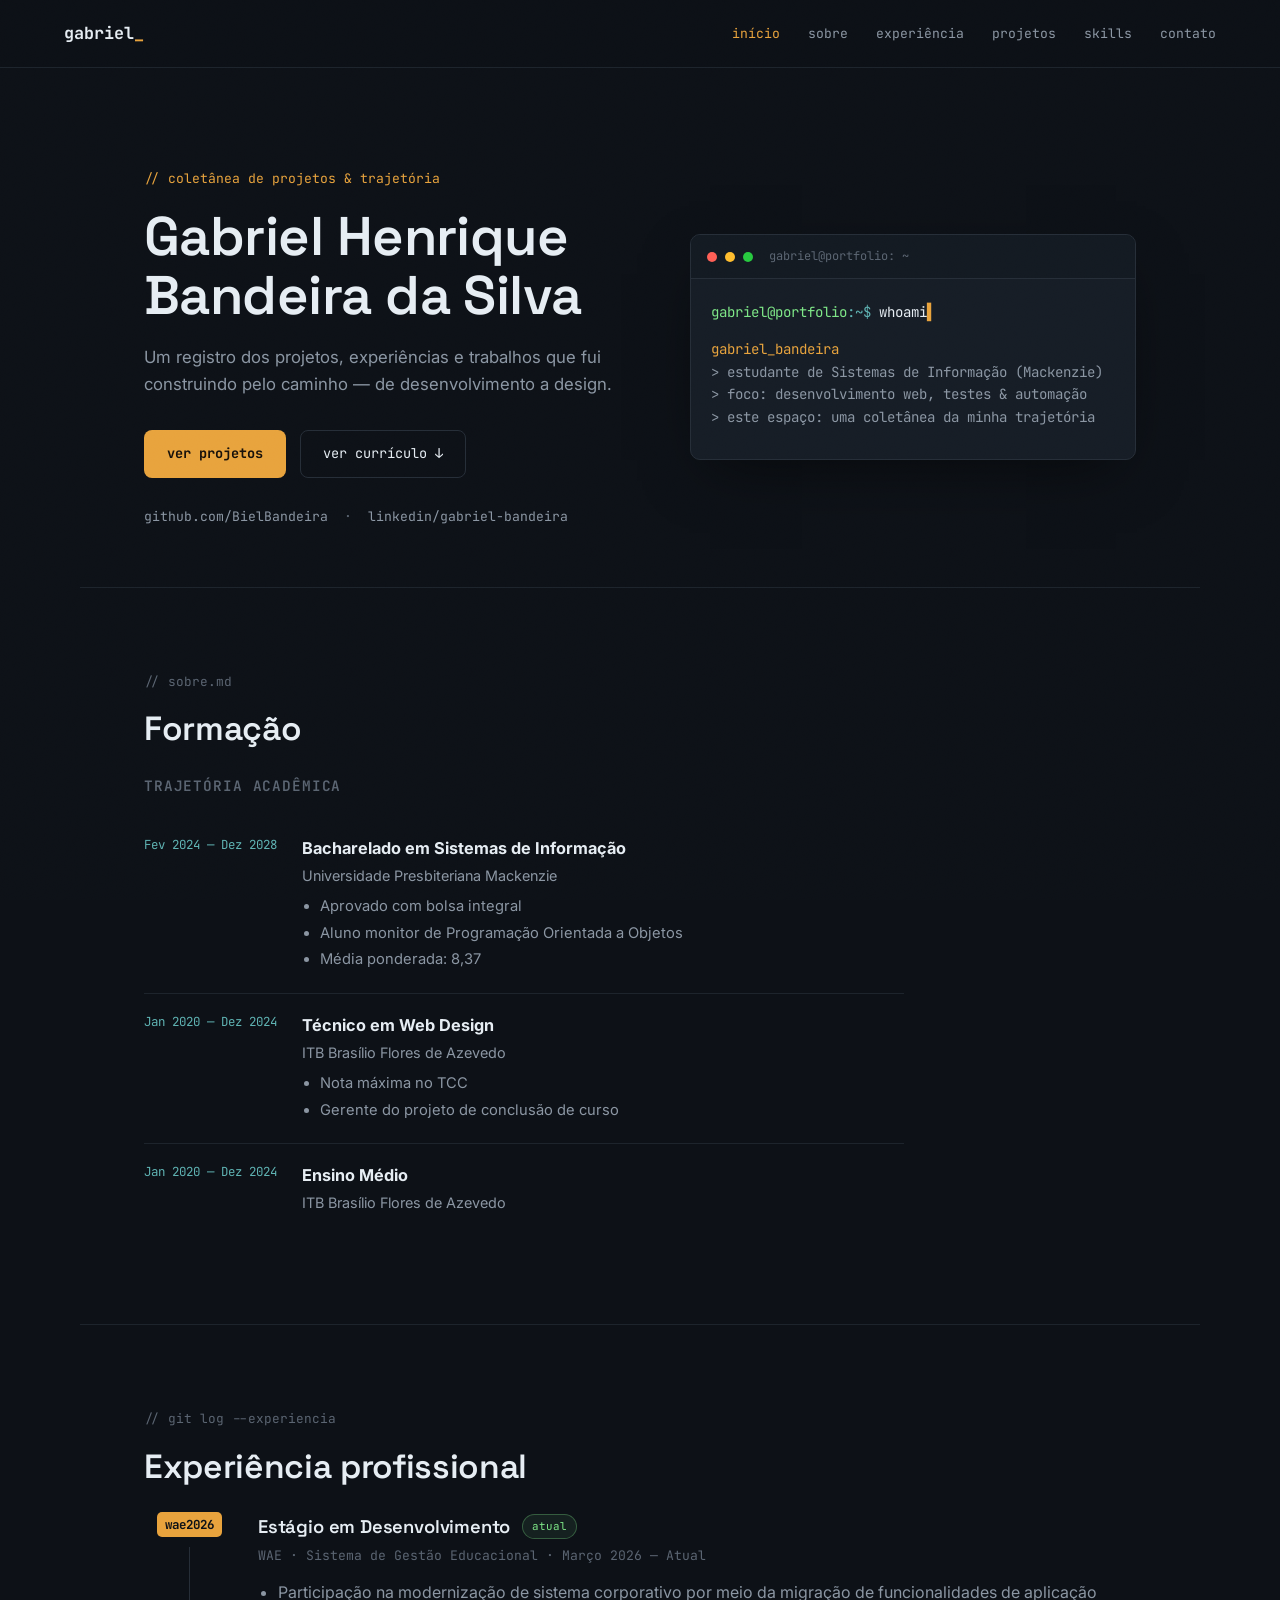
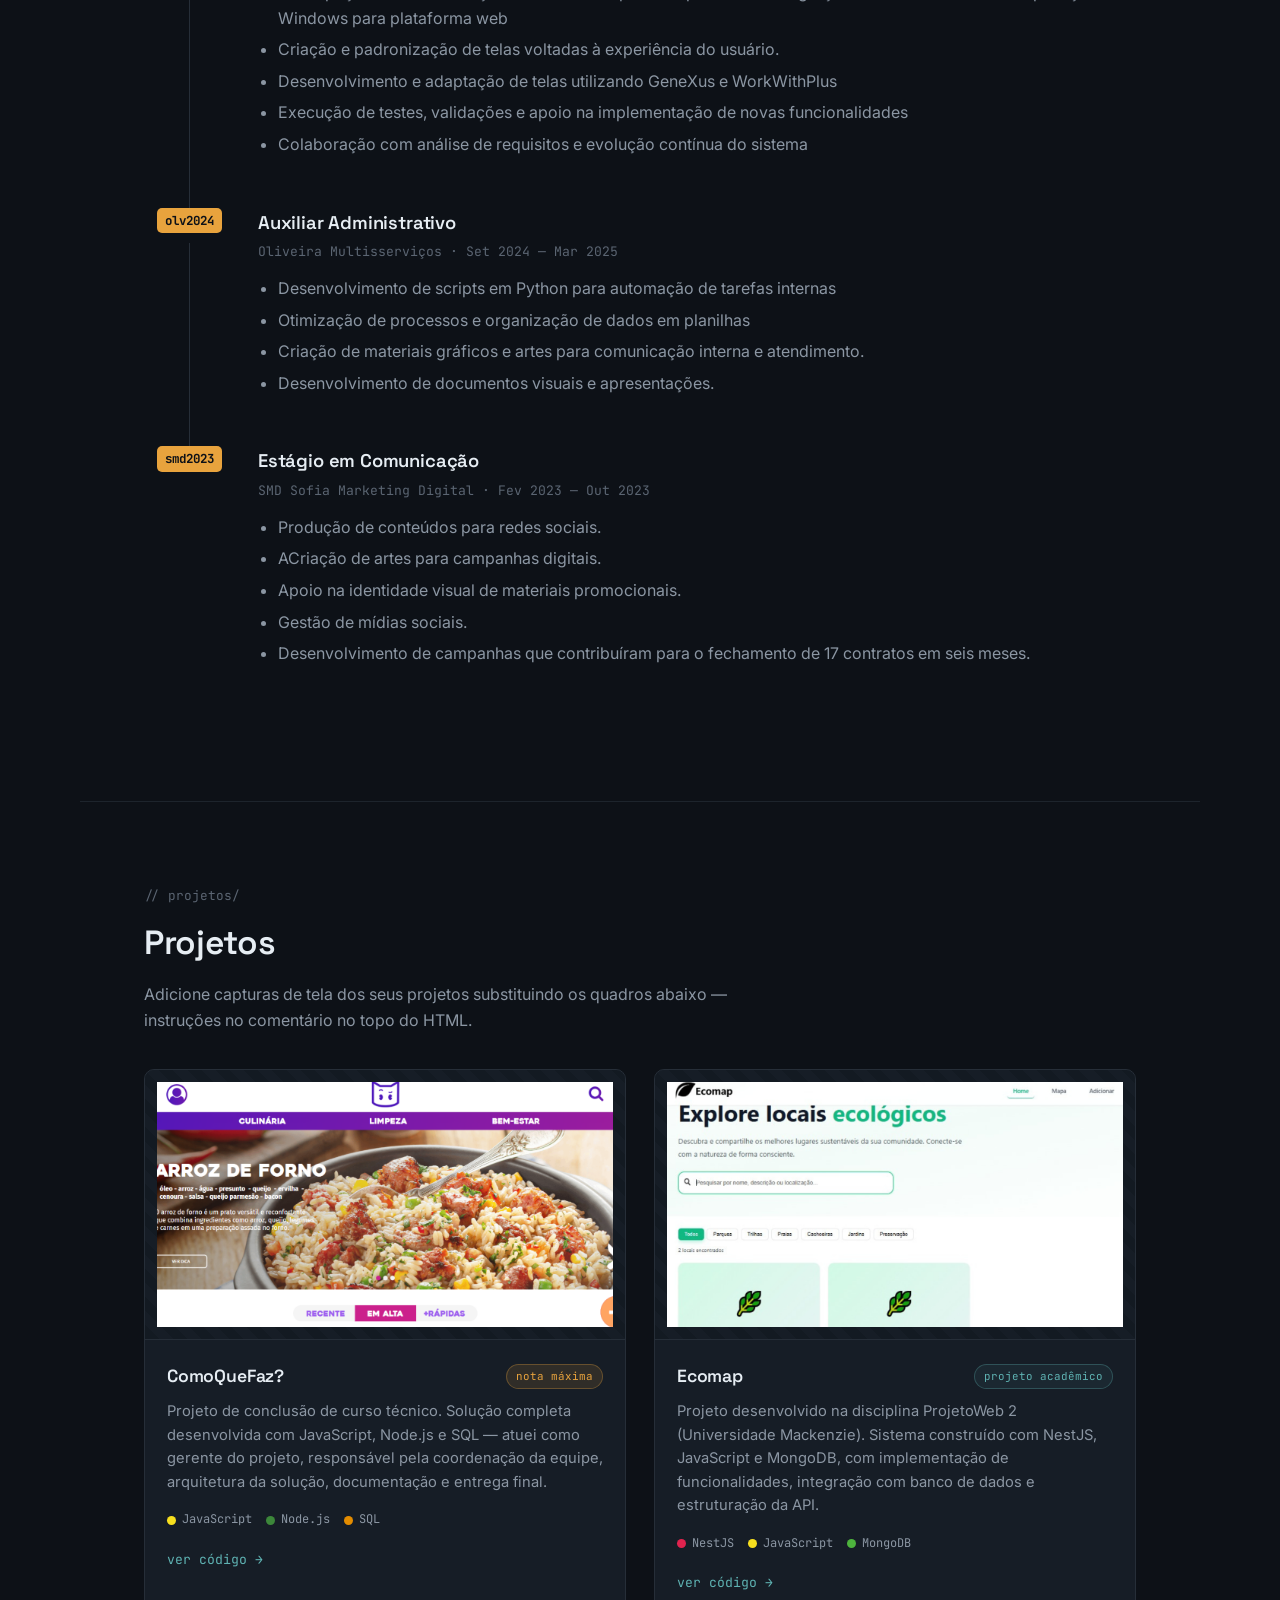
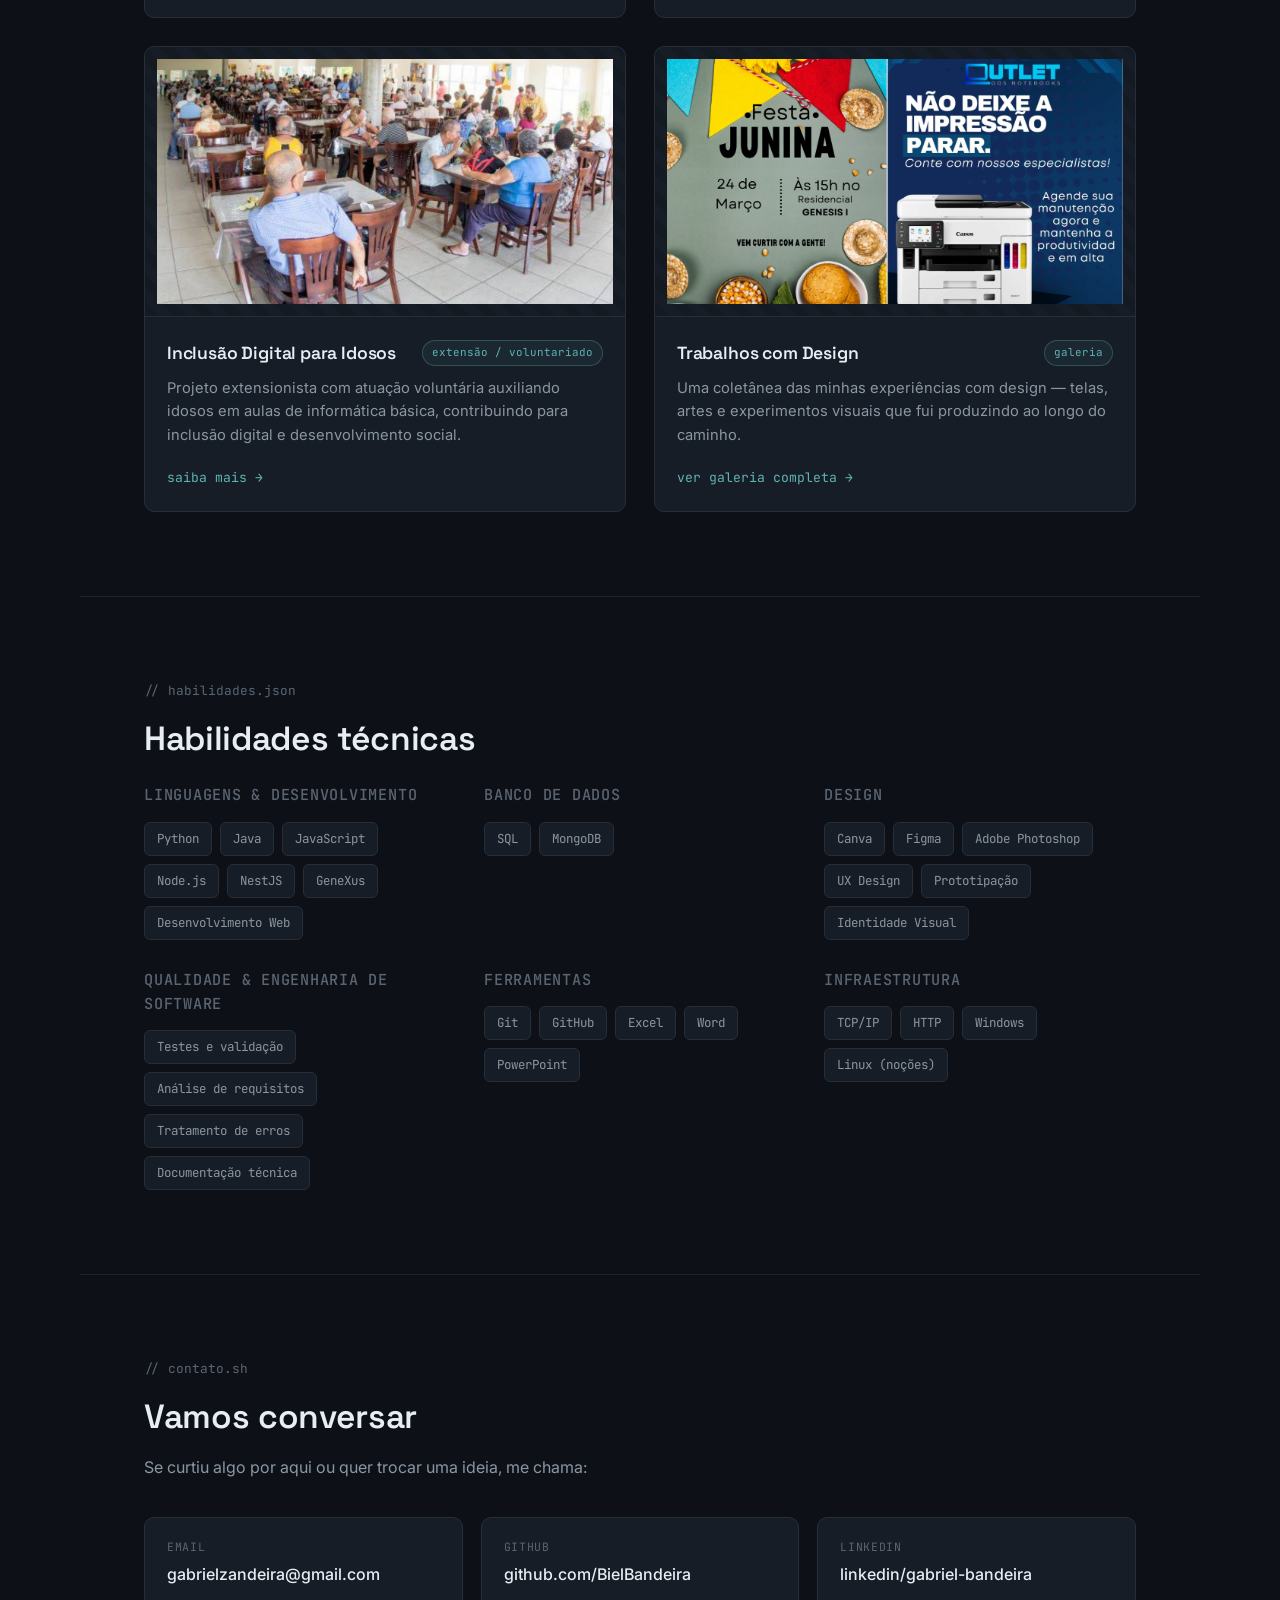
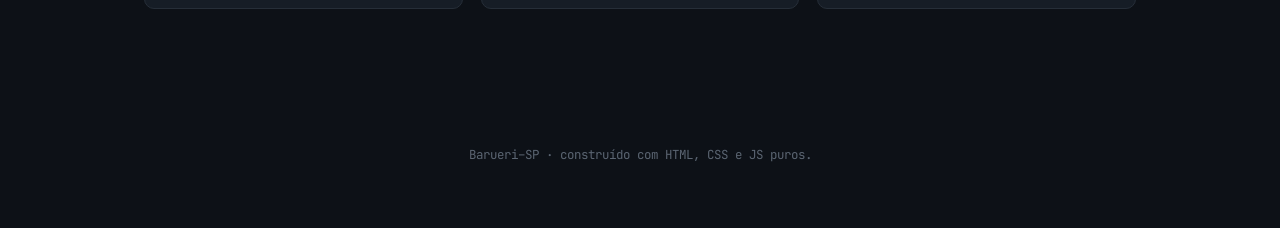
==== index.html @ e88b956c "first commit" ====
<!DOCTYPE html>
<html lang="pt-BR">
<head>
<meta charset="UTF-8">
<meta name="viewport" content="width=device-width, initial-scale=1.0">
<title>Gabriel Bandeira — Desenvolvedor</title>
<meta name="description" content="Portfólio de Gabriel Henrique Bandeira da Silva — estudante de Sistemas de Informação e desenvolvedor.">
<link rel="preconnect" href="https://fonts.googleapis.com">
<link rel="preconnect" href="https://fonts.gstatic.com" crossorigin>
<link href="https://fonts.googleapis.com/css2?family=JetBrains+Mono:ital,wght@0,400;0,500;0,700;1,400&family=Space+Grotesk:wght@500;600;700&family=Inter:wght@400;500;600&display=swap" rel="stylesheet">
<link rel="stylesheet" href="style.css">
</head>
<body>

<div class="noise-overlay" aria-hidden="true"></div>

<header class="topbar">
  <a href="#inicio" class="logo">gabriel<span class="cursor-blink">_</span></a>
  <nav class="nav" id="mainNav">
    <a href="#inicio" class="nav-link" >início</a>
    <a href="#sobre" class="nav-link"  >sobre</a>
    <a href="#experiencia" class="nav-link" >experiência</a>
    <a href="#projetos" class="nav-link" >projetos</a>
    <a href="#skills" class="nav-link" >skills</a>
    <a href="#contato" class="nav-link" >contato</a>
  </nav>
  <button class="nav-toggle" id="navToggle" aria-label="Abrir menu" aria-expanded="false">
    <span></span><span></span><span></span>
  </button>
</header>

<main>

  <!-- ============ HERO ============ -->
  <section class="hero" id="inicio">
    <div class="hero-grid">
      <div class="hero-copy">
        <p class="eyebrow">// coletânea de projetos & trajetória</p>
        <h1 class="hero-title">Gabriel Henrique<br>Bandeira da Silva</h1>
        <p class="hero-subtitle">
          Um registro dos projetos, experiências e trabalhos que fui
          construindo pelo caminho — de desenvolvimento a design.
        </p>
        <div class="hero-actions">
          <a href="#projetos" class="btn btn-primary">ver projetos</a>
          <a href="imgs/GABRIEL HENRIQUE BANDEIRA (1).pdf" class="btn btn-ghost" download>ver currículo ↓</a>
        </div>
        <div class="hero-links">
          <a href="https://github.com/BielBandeira" target="_blank" rel="noopener">github.com/BielBandeira</a>
          <span class="dot-sep">·</span>
          <a href="https://www.linkedin.com/in/gabriel-bandeira-15520725b/" target="_blank" rel="noopener">linkedin/gabriel-bandeira</a>
        </div>
      </div>

      <div class="terminal" role="img" aria-label="Terminal simulando o comando whoami">
        <div class="terminal-bar">
          <span class="dot dot-r"></span><span class="dot dot-y"></span><span class="dot dot-g"></span>
          <span class="terminal-title">gabriel@portfolio: ~</span>
        </div>
        <div class="terminal-body">
          <p class="term-line"><span class="prompt">gabriel@portfolio</span><span class="path">:~$</span> <span id="typedCommand"></span><span class="term-cursor">▌</span></p>
          <div id="typedOutput" class="term-output"></div>
        </div>
      </div>
    </div>
  </section>

  <!-- ============ SOBRE ============ -->
  <section class="section" id="sobre">
    <p class="section-eyebrow">// sobre.md</p>
    <h2 class="section-title">Formação</h2>
    <div class="about-grid about-grid-solo">
      <div class="formacao-list">
        <h3 class="formacao-heading">Trajetória acadêmica</h3>

        <div class="formacao-item">
          <div class="formacao-when">Fev 2024 — Dez 2028</div>
          <div class="formacao-what">
            <strong>Bacharelado em Sistemas de Informação</strong>
            <span class="formacao-org">Universidade Presbiteriana Mackenzie</span>
            <ul>
              <li>Aprovado com bolsa integral</li>
              <li>Aluno monitor de Programação Orientada a Objetos</li>
              <li>Média ponderada: 8,37</li>
            </ul>
          </div>
        </div>

        <div class="formacao-item">
          <div class="formacao-when">Jan 2020 — Dez 2024</div>
          <div class="formacao-what">
            <strong>Técnico em Web Design</strong>
            <span class="formacao-org">ITB Brasílio Flores de Azevedo</span>
            <ul>
              <li>Nota máxima no TCC</li>
              <li>Gerente do projeto de conclusão de curso</li>
            </ul>
          </div>
        </div>

        <div class="formacao-item">
          <div class="formacao-when">Jan 2020 — Dez 2024</div>
          <div class="formacao-what">
            <strong>Ensino Médio</strong>
            <span class="formacao-org">ITB Brasílio Flores de Azevedo</span>
          </div>
        </div>
      </div>
    </div>
  </section>

  <!-- ============ EXPERIÊNCIA (estilo git log) ============ -->
  <section class="section" id="experiencia">
    <p class="section-eyebrow">// git log --experiencia</p>
    <h2 class="section-title">Experiência profissional</h2>

    <div class="commit-log">

      <article class="commit">
        <div class="commit-rail">
          <span class="commit-hash">wae2026</span>
          <span class="commit-line"></span>
        </div>
        <div class="commit-body">
          <div class="commit-head">
            <h3>Estágio em Desenvolvimento</h3>
            <span class="tag tag-current">atual</span>
          </div>
          <p class="commit-meta">WAE · Sistema de Gestão Educacional · Março 2026 — Atual</p>
          <ul>
            <li>Participação na modernização de sistema corporativo por meio da migração de funcionalidades de aplicação Windows para plataforma web</li>
            <li>Criação e padronização de telas voltadas à experiência do usuário.</li>
            <li>Desenvolvimento e adaptação de telas utilizando GeneXus e WorkWithPlus</li>
            <li>Execução de testes, validações e apoio na implementação de novas funcionalidades</li>
            <li>Colaboração com análise de requisitos e evolução contínua do sistema</li>
          </ul>
        </div>
      </article>

      <article class="commit">
        <div class="commit-rail">
          <span class="commit-hash">olv2024</span>
          <span class="commit-line"></span>
        </div>
        <div class="commit-body">
          <div class="commit-head"><h3>Auxiliar Administrativo</h3></div>
          <p class="commit-meta">Oliveira Multisserviços · Set 2024 — Mar 2025</p>
          <ul>
            <li>Desenvolvimento de scripts em Python para automação de tarefas internas</li>
            <li>Otimização de processos e organização de dados em planilhas</li>
            <li>Criação de materiais gráficos e artes para comunicação interna e atendimento.</li>
            <li>Desenvolvimento de documentos visuais e apresentações.</li>
          </ul>
        </div>
      </article>

      <article class="commit">
        <div class="commit-rail">
          <span class="commit-hash">smd2023</span>
        </div>
        <div class="commit-body">
          <div class="commit-head"><h3>Estágio em Comunicação</h3></div>
          <p class="commit-meta">SMD Sofia Marketing Digital · Fev 2023 — Out 2023</p>
          <ul>
            <li>Produção de conteúdos para redes sociais.</li>
            <li>ACriação de artes para campanhas digitais.</li>
            <li>Apoio na identidade visual de materiais promocionais.</li>
            <li>Gestão de mídias sociais.</li>
            <li>Desenvolvimento de campanhas que contribuíram para o fechamento de 17 contratos em seis meses.</li>
          </ul>
        </div>
      </article>

    </div>
  </section>

  <!-- ============ PROJETOS ============ -->
  <section class="section" id="projetos">
    <p class="section-eyebrow">// projetos/</p>
    <h2 class="section-title">Projetos</h2>
    <p class="section-lead">Adicione capturas de tela dos seus projetos substituindo os quadros abaixo — instruções no comentário no topo do HTML.</p>

    <div class="project-grid">

      <!-- PROJETO 1 -->
      <article class="project-card">
        <div class="project-thumb" aria-hidden="true">
          <img src="imgs/cqf.png" alt="ComoQueFaz?">
        </div>
        <div class="project-info">
          <div class="project-head">
            <h3>ComoQueFaz?</h3>
            <span class="grade-badge">nota máxima</span>
          </div>
          <p class="project-desc">
            Projeto de conclusão de curso técnico. Solução completa desenvolvida
            com JavaScript, Node.js e SQL — atuei como gerente do projeto,
            responsável pela coordenação da equipe, arquitetura da solução,
            documentação e entrega final.
          </p>
          <div class="project-langs">
            <span class="lang"><i class="lang-dot" style="--c:#f7df1e"></i>JavaScript</span>
            <span class="lang"><i class="lang-dot" style="--c:#3c873a"></i>Node.js</span>
            <span class="lang"><i class="lang-dot" style="--c:#e38c00"></i>SQL</span>
          </div>
          <div class="project-links">
            <a href="https://github.com/BielBandeira/Como_Que_Faz" target="_blank" rel="noopener">ver código →</a>
          </div>
        </div>
      </article>

      <!-- PROJETO 2 -->
      <article class="project-card">
        <div class="project-thumb" aria-hidden="true">
          <img src="imgs/ecom.png" alt="descrição">
        </div>
        <div class="project-info">
          <div class="project-head">
            <h3>Ecomap</h3>
            <span class="grade-badge grade-badge-alt">projeto acadêmico</span>
          </div>
          <p class="project-desc">
            Projeto desenvolvido na disciplina ProjetoWeb 2 (Universidade Mackenzie).
            Sistema construído com NestJS, JavaScript e MongoDB, com implementação
            de funcionalidades, integração com banco de dados e estruturação da API.
          </p>
          <div class="project-langs">
            <span class="lang"><i class="lang-dot" style="--c:#e0234e"></i>NestJS</span>
            <span class="lang"><i class="lang-dot" style="--c:#f7df1e"></i>JavaScript</span>
            <span class="lang"><i class="lang-dot" style="--c:#4db33d"></i>MongoDB</span>
          </div>
          <div class="project-links">
            <a href="https://github.com/BielBandeira/ecomap" target="_blank" rel="noopener">ver código →</a>
          </div>
        </div>
      </article>

  

      <!-- PROJETO 4 -->
      <article class="project-card">
        <div class="project-thumb" aria-hidden="true">
          <img src="imgs/idosos.png" alt="descrição">
        </div>
        <div class="project-info">
          <div class="project-head">
            <h3>Inclusão Digital para Idosos</h3>
            <span class="grade-badge grade-badge-alt">extensão / voluntariado</span>
          </div>
          <p class="project-desc">
            Projeto extensionista com atuação voluntária auxiliando idosos em
            aulas de informática básica, contribuindo para inclusão digital
            e desenvolvimento social.
          </p>
          <div class="project-links">
            <a href="#" target="_blank" rel="noopener">saiba mais →</a>
          </div>
        </div>
      </article>

      <!-- PROJETO 5 — leva para uma página de galeria à parte -->
      <article class="project-card">
        <div class="project-thumb" aria-hidden="true">
          <img src="imgs/ds.png" alt="descrição">
        </div>
        <div class="project-info">
          <div class="project-head">
            <h3>Trabalhos com Design</h3>
            <span class="grade-badge grade-badge-alt">galeria</span>
          </div>
          <p class="project-desc">
            Uma coletânea das minhas experiências com design — telas,
            artes e experimentos visuais que fui produzindo ao longo do caminho.
          </p>
          <div class="project-links">
            <a href="design.html">ver galeria completa →</a>
          </div>
        </div>
      </article>

      <!-- Para adicionar um novo projeto, copie um <article class="project-card">
           inteiro (de <article> até </article>) e cole aqui embaixo. -->

    </div>
  </section>

  <!-- ============ SKILLS ============ -->
  <section class="section" id="skills">
    <p class="section-eyebrow">// habilidades.json</p>
    <h2 class="section-title">Habilidades técnicas</h2>

    <div class="skills-grid">
      <div class="skill-group">
        <h3>Linguagens & Desenvolvimento</h3>
        <ul class="skill-tags">
          <li>Python</li><li>Java</li><li>JavaScript</li><li>Node.js</li>
          <li>NestJS</li><li>GeneXus</li><li>Desenvolvimento Web</li>
        </ul>
      </div>
      <div class="skill-group">
        <h3>Banco de Dados</h3>
        <ul class="skill-tags">
          <li>SQL</li><li>MongoDB</li>
        </ul>
      </div>
      <div class="skill-group">
        <h3>Design</h3>
        <ul class="skill-tags">
          <li>Canva</li><li>Figma</li>
          <li>Adobe Photoshop</li><li>UX Design</li>
          <li>Prototipação</li><li>Identidade Visual</li>
        </ul>
      </div>
       <div class="skill-group">
        <h3>Qualidade & Engenharia de Software</h3>
        <ul class="skill-tags">
          <li>Testes e validação</li><li>Análise de requisitos</li>
          <li>Tratamento de erros</li><li>Documentação técnica</li>
        </ul>
      </div>
      <div class="skill-group">
        <h3>Ferramentas</h3>
        <ul class="skill-tags">
          <li>Git</li><li>GitHub</li><li>Excel</li><li>Word</li><li>PowerPoint</li>
        </ul>
      </div>
      <div class="skill-group">
        <h3>Infraestrutura</h3>
        <ul class="skill-tags">
          <li>TCP/IP</li><li>HTTP</li><li>Windows</li><li>Linux (noções)</li>
        </ul>
      </div>
    </div>
  </section>

  <!-- ============ CONTATO ============ -->
  <section class="section section-contact" id="contato">
    <p class="section-eyebrow">// contato.sh</p>
    <h2 class="section-title">Vamos conversar</h2>
    <p class="section-lead">
      Se curtiu algo por aqui ou quer trocar uma ideia, me chama:
    </p>

    <div class="contact-grid">
      <a class="contact-card" href="mailto:gabrielzandeira@gmail.com">
        <span class="contact-label">email</span>
        <span class="contact-value">gabrielzandeira@gmail.com</span>
      </a>
      <a class="contact-card" href="https://github.com/BielBandeira" target="_blank" rel="noopener">
        <span class="contact-label">github</span>
        <span class="contact-value">github.com/BielBandeira</span>
      </a>
      <a class="contact-card" href="https://www.linkedin.com/in/gabriel-bandeira-15520725b/" target="_blank" rel="noopener">
        <span class="contact-label">linkedin</span>
        <span class="contact-value">linkedin/gabriel-bandeira</span>
      </a>
    </div>
  </section>

</main>

<footer class="footer">
  <p>Barueri–SP · construído com HTML, CSS e JS puros.</p>
</footer>

<script src="script.js"></script>
</body>
</html>
---- style.css ----
/* ============================================================
   TOKENS
   ============================================================ */
:root {
  --bg: #0d1117;
  --bg-elevated: #131a22;
  --bg-card: #161d26;
  --border: #262e38;
  --border-soft: #1d242c;

  --text: #e6edf3;
  --text-muted: #8b96a3;
  --text-faint: #5b6572;

  --accent: #e8a33d;       /* âmbar — cursor de terminal */
  --accent-soft: rgba(232, 163, 61, 0.12);
  --accent-2: #5fb3b3;     /* teal — links secundários */
  --ok: #7ee787;           /* verde git-add, usado com moderação */

  --font-display: "Space Grotesk", "Segoe UI", sans-serif;
  --font-mono: "JetBrains Mono", "Courier New", monospace;
  --font-body: "Inter", "Segoe UI", sans-serif;

  --max-w: 1120px;
  --radius: 10px;
}

* { box-sizing: border-box; }
html { scroll-behavior: smooth; }

@media (prefers-reduced-motion: reduce) {
  html { scroll-behavior: auto; }
  * { animation-duration: 0.001ms !important; animation-iteration-count: 1 !important; transition-duration: 0.001ms !important; }
}

body {
  margin: 0;
  background: var(--bg);
  color: var(--text);
  font-family: var(--font-body);
  line-height: 1.6;
  -webkit-font-smoothing: antialiased;
}

/* subtle grain so the flat dark bg doesn't feel like a template */
.noise-overlay {
  position: fixed;
  inset: 0;
  pointer-events: none;
  z-index: 999;
  opacity: 0.035;
  mix-blend-mode: overlay;
  background-image: url("data:image/svg+xml;utf8,<svg xmlns='http://www.w3.org/2000/svg' width='120' height='120'><filter id='n'><feTurbulence type='fractalNoise' baseFrequency='0.9' numOctaves='2' stitchTiles='stitch'/></filter><rect width='100%25' height='100%25' filter='url(%23n)'/></svg>");
}

a { color: inherit; text-decoration: none; }

::selection { background: var(--accent-soft); color: var(--accent); }

:focus-visible {
  outline: 2px solid var(--accent);
  outline-offset: 3px;
  border-radius: 4px;
}

h1, h2, h3 {
  font-family: var(--font-display);
  font-weight: 600;
  margin: 0;
  letter-spacing: -0.01em;
}

/* ============================================================
   TOPBAR
   ============================================================ */
.topbar {
  position: sticky;
  top: 0;
  z-index: 100;
  display: flex;
  align-items: center;
  justify-content: space-between;
  padding: 20px clamp(20px, 5vw, 64px);
  background: rgba(13, 17, 23, 0.85);
  backdrop-filter: blur(10px);
  border-bottom: 1px solid var(--border-soft);
}

.logo {
  font-family: var(--font-mono);
  font-weight: 700;
  font-size: 1.05rem;
  color: var(--text);
}
.cursor-blink {
  color: var(--accent);
  animation: blink 1.1s steps(1) infinite;
}
@keyframes blink { 50% { opacity: 0; } }

.nav {
  display: flex;
  gap: 28px;
}
.nav-link {
  position: relative;
  font-family: var(--font-mono);
  font-size: 0.82rem;
  color: var(--text-muted);
  transition: color 0.15s ease;
}
.nav-link::before {
  content: attr(data-path);
}
.nav-link:hover, .nav-link.active {
  color: var(--accent);
}

.nav-toggle {
  display: none;
  flex-direction: column;
  justify-content: center;
  gap: 5px;
  width: 34px;
  height: 34px;
  background: none;
  border: 1px solid var(--border);
  border-radius: 6px;
  cursor: pointer;
}
.nav-toggle span {
  height: 1.5px;
  background: var(--text);
  margin: 0 7px;
  transition: transform 0.2s ease, opacity 0.2s ease;
}

/* ============================================================
   HERO
   ============================================================ */
.hero {
  max-width: var(--max-w);
  margin: 0 auto;
  padding: clamp(48px, 8vw, 100px) clamp(20px, 5vw, 64px) 60px;
}
.hero-grid {
  display: grid;
  grid-template-columns: 1.1fr 1fr;
  gap: 56px;
  align-items: center;
}

.eyebrow {
  font-family: var(--font-mono);
  color: var(--accent);
  font-size: 0.82rem;
  margin: 0 0 18px;
}

.hero-title {
  font-size: clamp(2.3rem, 5vw, 3.4rem);
  line-height: 1.08;
  margin-bottom: 20px;
}

.hero-subtitle {
  color: var(--text-muted);
  font-size: 1.05rem;
  max-width: 46ch;
  margin: 0 0 32px;
}

.hero-actions {
  display: flex;
  gap: 14px;
  flex-wrap: wrap;
  margin-bottom: 28px;
}

.btn {
  font-family: var(--font-mono);
  font-size: 0.85rem;
  padding: 12px 22px;
  border-radius: 8px;
  border: 1px solid transparent;
  transition: transform 0.15s ease, background 0.15s ease, border-color 0.15s ease;
  display: inline-block;
}
.btn:hover { transform: translateY(-2px); }
.btn-primary {
  background: var(--accent);
  color: #17110a;
  font-weight: 700;
}
.btn-primary:hover { background: #f0af4f; }
.btn-ghost {
  border-color: var(--border);
  color: var(--text);
}
.btn-ghost:hover { border-color: var(--accent); color: var(--accent); }

.hero-links {
  font-family: var(--font-mono);
  font-size: 0.82rem;
  color: var(--text-muted);
}
.hero-links a:hover { color: var(--accent-2); }
.dot-sep { margin: 0 8px; color: var(--text-faint); }

/* --- terminal signature element --- */
.terminal {
  background: var(--bg-card);
  border: 1px solid var(--border);
  border-radius: var(--radius);
  overflow: hidden;
  box-shadow: 0 20px 60px -20px rgba(0,0,0,0.6);
}
.terminal-bar {
  display: flex;
  align-items: center;
  gap: 8px;
  padding: 12px 16px;
  background: var(--bg-elevated);
  border-bottom: 1px solid var(--border);
}
.dot { width: 10px; height: 10px; border-radius: 50%; display: inline-block; }
.dot-r { background: #ff5f56; }
.dot-y { background: #ffbd2e; }
.dot-g { background: #27c93f; }
.terminal-title {
  margin-left: 8px;
  font-family: var(--font-mono);
  font-size: 0.75rem;
  color: var(--text-faint);
}
.terminal-body {
  padding: 22px 20px 28px;
  font-family: var(--font-mono);
  font-size: 0.88rem;
  min-height: 180px;
}
.prompt { color: var(--ok); }
.path { color: var(--accent-2); }
.term-line { margin: 0; word-break: break-word; }
.term-cursor {
  color: var(--accent);
  animation: blink 1s steps(1) infinite;
}
.term-output {
  margin-top: 14px;
  color: var(--text-muted);
  white-space: pre-wrap;
}
.term-output .hl { color: var(--accent); }

/* --- hero simples (usado em design.html) --- */
.hero-simple {
  padding-bottom: 20px;
}
.back-link {
  display: inline-block;
  font-family: var(--font-mono);
  font-size: 0.82rem;
  color: var(--accent-2);
  margin-bottom: 26px;
}
.back-link:hover { color: var(--accent); }

/* --- galeria de design --- */
.gallery-grid {
  display: grid;
  grid-template-columns: repeat(auto-fit, minmax(260px, 1fr));
  gap: 24px;
}
.gallery-item {
  margin: 0;
  background: var(--bg-card);
  border: 1px solid var(--border);
  border-radius: var(--radius);
  overflow: hidden;
  transition: border-color 0.2s ease, transform 0.2s ease;
}
.gallery-item:hover { border-color: var(--accent); transform: translateY(-3px); }
.gallery-thumb {
  aspect-ratio: 4 / 3;
  background:
    repeating-linear-gradient(45deg, var(--bg-elevated), var(--bg-elevated) 10px, var(--bg-card) 10px, var(--bg-card) 20px);
  border-bottom: 1px solid var(--border);
  display: flex;
  align-items: center;
  justify-content: center;
  text-align: center;
  padding: 12px;
}
.gallery-thumb span {
  font-family: var(--font-mono);
  font-size: 0.75rem;
  color: var(--text-faint);
  background: var(--bg);
  padding: 6px 12px;
  border-radius: 6px;
  border: 1px dashed var(--border);
}
.gallery-thumb img { width: 100%; height: 100%; object-fit: cover; }
.gallery-item figcaption {
  padding: 14px 16px;
  font-size: 0.88rem;
  color: var(--text-muted);
}

/* ============================================================
   SECTIONS — shared
   ============================================================ */
.section {
  max-width: var(--max-w);
  margin: 0 auto;
  padding: 84px clamp(20px, 5vw, 64px);
  border-top: 1px solid var(--border-soft);
  opacity: 0;
  transform: translateY(16px);
  transition: opacity 0.6s ease, transform 0.6s ease;
}
.section.in-view { opacity: 1; transform: translateY(0); }

.section-eyebrow {
  font-family: var(--font-mono);
  color: var(--text-faint);
  font-size: 0.8rem;
  margin: 0 0 10px;
}
.section-title {
  font-size: clamp(1.6rem, 3vw, 2.1rem);
  margin-bottom: 18px;
}
.section-lead {
  color: var(--text-muted);
  max-width: 60ch;
  margin: -6px 0 36px;
}

/* ============================================================
   SOBRE
   ============================================================ */
.about-grid {
  display: grid;
  grid-template-columns: 0.9fr 1.1fr;
  gap: 56px;
}
.about-grid-solo {
  grid-template-columns: 1fr;
  max-width: 760px;
}
.about-text p {
  color: var(--text-muted);
  font-size: 1.02rem;
}

.formacao-heading {
  font-family: var(--font-mono);
  font-size: 0.9rem;
  color: var(--text-faint);
  text-transform: uppercase;
  letter-spacing: 0.06em;
  margin-bottom: 20px;
}
.formacao-item {
  display: grid;
  grid-template-columns: 140px 1fr;
  gap: 18px;
  padding: 18px 0;
  border-top: 1px solid var(--border-soft);
}
.formacao-item:first-of-type { border-top: none; }
.formacao-when {
  font-family: var(--font-mono);
  font-size: 0.78rem;
  color: var(--accent-2);
  white-space: nowrap;
}
.formacao-what strong { display: block; font-size: 1.02rem; margin-bottom: 3px; }
.formacao-org { display: block; color: var(--text-muted); font-size: 0.9rem; margin-bottom: 8px; }
.formacao-what ul { margin: 0; padding-left: 18px; color: var(--text-muted); font-size: 0.92rem; }
.formacao-what li { margin-bottom: 3px; }

/* ============================================================
   EXPERIÊNCIA — git log style
   ============================================================ */
.commit-log { margin-top: 8px; }
.commit {
  display: grid;
  grid-template-columns: 90px 1fr;
  gap: 24px;
}
.commit-rail {
  display: flex;
  flex-direction: column;
  align-items: center;
}
.commit-hash {
  font-family: var(--font-mono);
  font-size: 0.78rem;
  color: var(--bg);
  background: var(--accent);
  padding: 3px 8px;
  border-radius: 5px;
  font-weight: 700;
  white-space: nowrap;
}
.commit-line {
  flex: 1;
  width: 1px;
  background: var(--border);
  margin-top: 10px;
}
.commit-body { padding-bottom: 44px; }
.commit-head {
  display: flex;
  align-items: center;
  gap: 12px;
  margin-bottom: 4px;
}
.commit-head h3 { font-size: 1.15rem; }
.tag {
  font-family: var(--font-mono);
  font-size: 0.68rem;
  padding: 3px 9px;
  border-radius: 20px;
  border: 1px solid var(--border);
  color: var(--text-muted);
}
.tag-current { color: var(--ok); border-color: rgba(126,231,135,0.3); background: rgba(126,231,135,0.08); }

.commit-meta {
  font-family: var(--font-mono);
  font-size: 0.82rem;
  color: var(--text-faint);
  margin: 0 0 14px;
}
.commit-body ul {
  margin: 0;
  padding-left: 20px;
  color: var(--text-muted);
}
.commit-body li { margin-bottom: 6px; }

/* ============================================================
   PROJETOS
   ============================================================ */
.project-grid {
  display: grid;
  grid-template-columns: repeat(auto-fit, minmax(320px, 1fr));
  gap: 28px;
}
.project-card {
  background: var(--bg-card);
  border: 1px solid var(--border);
  border-radius: var(--radius);
  overflow: hidden;
  transition: border-color 0.2s ease, transform 0.2s ease;
}
.project-card:hover { border-color: var(--accent); transform: translateY(-3px); }

.project-thumb {
  aspect-ratio: 16 / 9;
  background:
    repeating-linear-gradient(45deg, var(--bg-elevated), var(--bg-elevated) 10px, var(--bg-card) 10px, var(--bg-card) 20px);
  border-bottom: 1px solid var(--border);
  display: flex;
  align-items: center;
  justify-content: center;
  text-align: center;
  padding: 12px;
}
.project-thumb span {
  font-family: var(--font-mono);
  font-size: 0.75rem;
  color: var(--text-faint);
  background: var(--bg);
  padding: 6px 12px;
  border-radius: 6px;
  border: 1px dashed var(--border);
}
/* quando adicionar <img> real dentro de .project-thumb, este estilo garante que preencha certinho */
.project-thumb img { width: 100%; height: 100%; object-fit: cover; }

.project-info { padding: 22px; }
.project-head {
  display: flex;
  align-items: center;
  justify-content: space-between;
  gap: 10px;
  margin-bottom: 10px;
}
.project-head h3 { font-size: 1.1rem; }
.grade-badge {
  font-family: var(--font-mono);
  font-size: 0.68rem;
  white-space: nowrap;
  color: var(--accent);
  border: 1px solid rgba(232,163,61,0.3);
  background: var(--accent-soft);
  padding: 3px 9px;
  border-radius: 20px;
}
.grade-badge-alt {
  color: var(--accent-2);
  border-color: rgba(95,179,179,0.3);
  background: rgba(95,179,179,0.08);
}

.project-desc {
  color: var(--text-muted);
  font-size: 0.92rem;
  margin: 0 0 16px;
}
.project-langs {
  display: flex;
  flex-wrap: wrap;
  gap: 14px;
  margin-bottom: 16px;
}
.lang {
  display: inline-flex;
  align-items: center;
  gap: 6px;
  font-family: var(--font-mono);
  font-size: 0.75rem;
  color: var(--text-muted);
}
.lang-dot {
  width: 9px; height: 9px;
  border-radius: 50%;
  background: var(--c, var(--accent));
  display: inline-block;
}
.project-links a {
  font-family: var(--font-mono);
  font-size: 0.82rem;
  color: var(--accent-2);
}
.project-links a:hover { color: var(--accent); }

/* ============================================================
   SKILLS
   ============================================================ */
.skills-grid {
  display: grid;
  grid-template-columns: repeat(auto-fit, minmax(230px, 1fr));
  gap: 28px;
}
.skill-group h3 {
  font-size: 0.95rem;
  color: var(--text-faint);
  font-family: var(--font-mono);
  text-transform: uppercase;
  letter-spacing: 0.05em;
  margin-bottom: 14px;
  font-weight: 500;
}
.skill-tags {
  list-style: none;
  margin: 0;
  padding: 0;
  display: flex;
  flex-wrap: wrap;
  gap: 8px;
}
.skill-tags li {
  font-family: var(--font-mono);
  font-size: 0.78rem;
  padding: 6px 12px;
  border-radius: 6px;
  background: var(--bg-card);
  border: 1px solid var(--border);
  color: var(--text-muted);
  transition: border-color 0.15s ease, color 0.15s ease;
}
.skill-tags li:hover {
  border-color: var(--accent);
  color: var(--accent);
}

/* ============================================================
   CONTATO
   ============================================================ */
.contact-grid {
  display: grid;
  grid-template-columns: repeat(auto-fit, minmax(240px, 1fr));
  gap: 18px;
}
.contact-card {
  display: flex;
  flex-direction: column;
  gap: 6px;
  padding: 20px 22px;
  background: var(--bg-card);
  border: 1px solid var(--border);
  border-radius: var(--radius);
  transition: border-color 0.15s ease, transform 0.15s ease;
}
.contact-card:hover { border-color: var(--accent); transform: translateY(-3px); }
.contact-label {
  font-family: var(--font-mono);
  font-size: 0.72rem;
  color: var(--text-faint);
  text-transform: uppercase;
  letter-spacing: 0.06em;
}
.contact-value {
  font-size: 1rem;
  font-weight: 500;
}

/* ============================================================
   FOOTER
   ============================================================ */
.footer {
  text-align: center;
  padding: 40px 20px 50px;
  font-family: var(--font-mono);
  font-size: 0.78rem;
  color: var(--text-faint);
}

/* ============================================================
   RESPONSIVE
   ============================================================ */
@media (max-width: 860px) {
  .hero-grid { grid-template-columns: 1fr; }
  .about-grid { grid-template-columns: 1fr; }
  .formacao-item { grid-template-columns: 1fr; gap: 4px; }
}

@media (max-width: 700px) {
  .nav {
    position: absolute;
    top: 100%;
    left: 0;
    right: 0;
    background: var(--bg-elevated);
    border-bottom: 1px solid var(--border);
    flex-direction: column;
    padding: 16px clamp(20px, 5vw, 64px) 24px;
    gap: 16px;
    display: none;
  }
  .nav.open { display: flex; }
  .nav-toggle { display: flex; }
  .commit { grid-template-columns: 70px 1fr; }
}
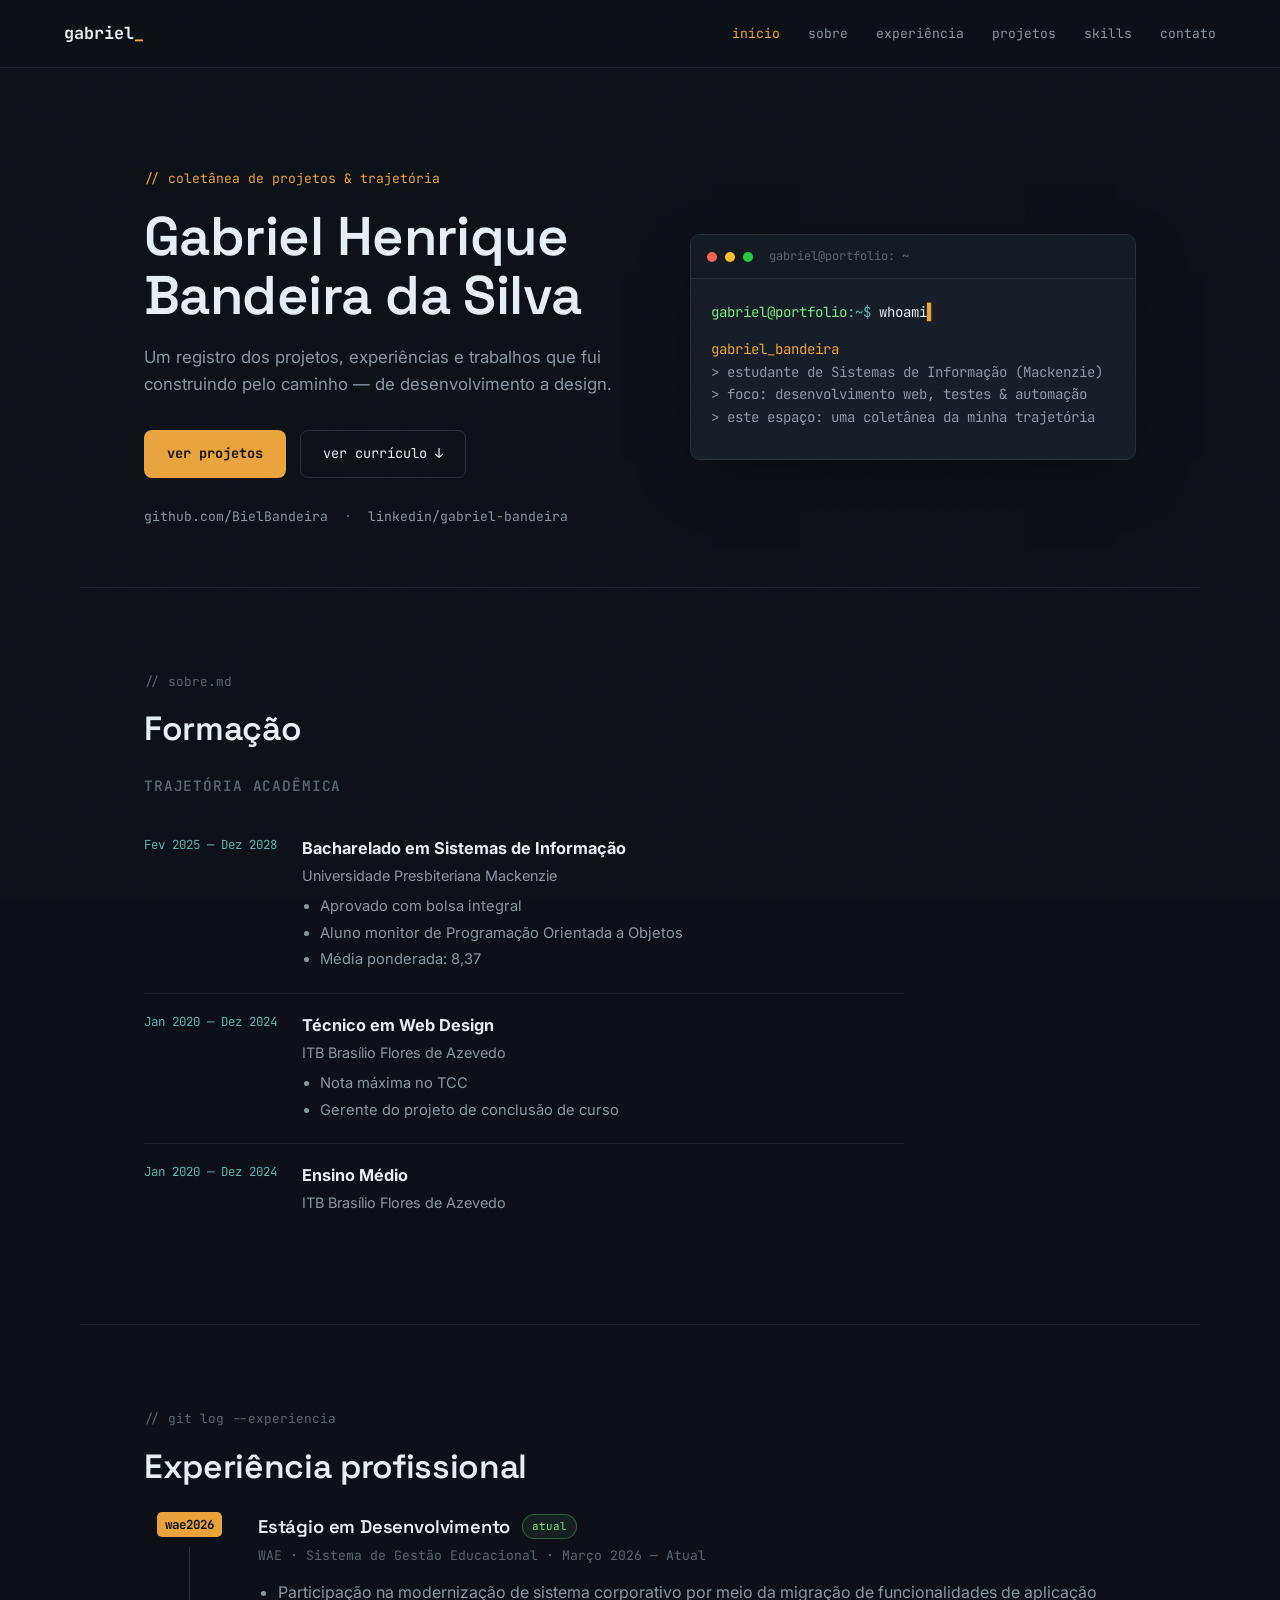
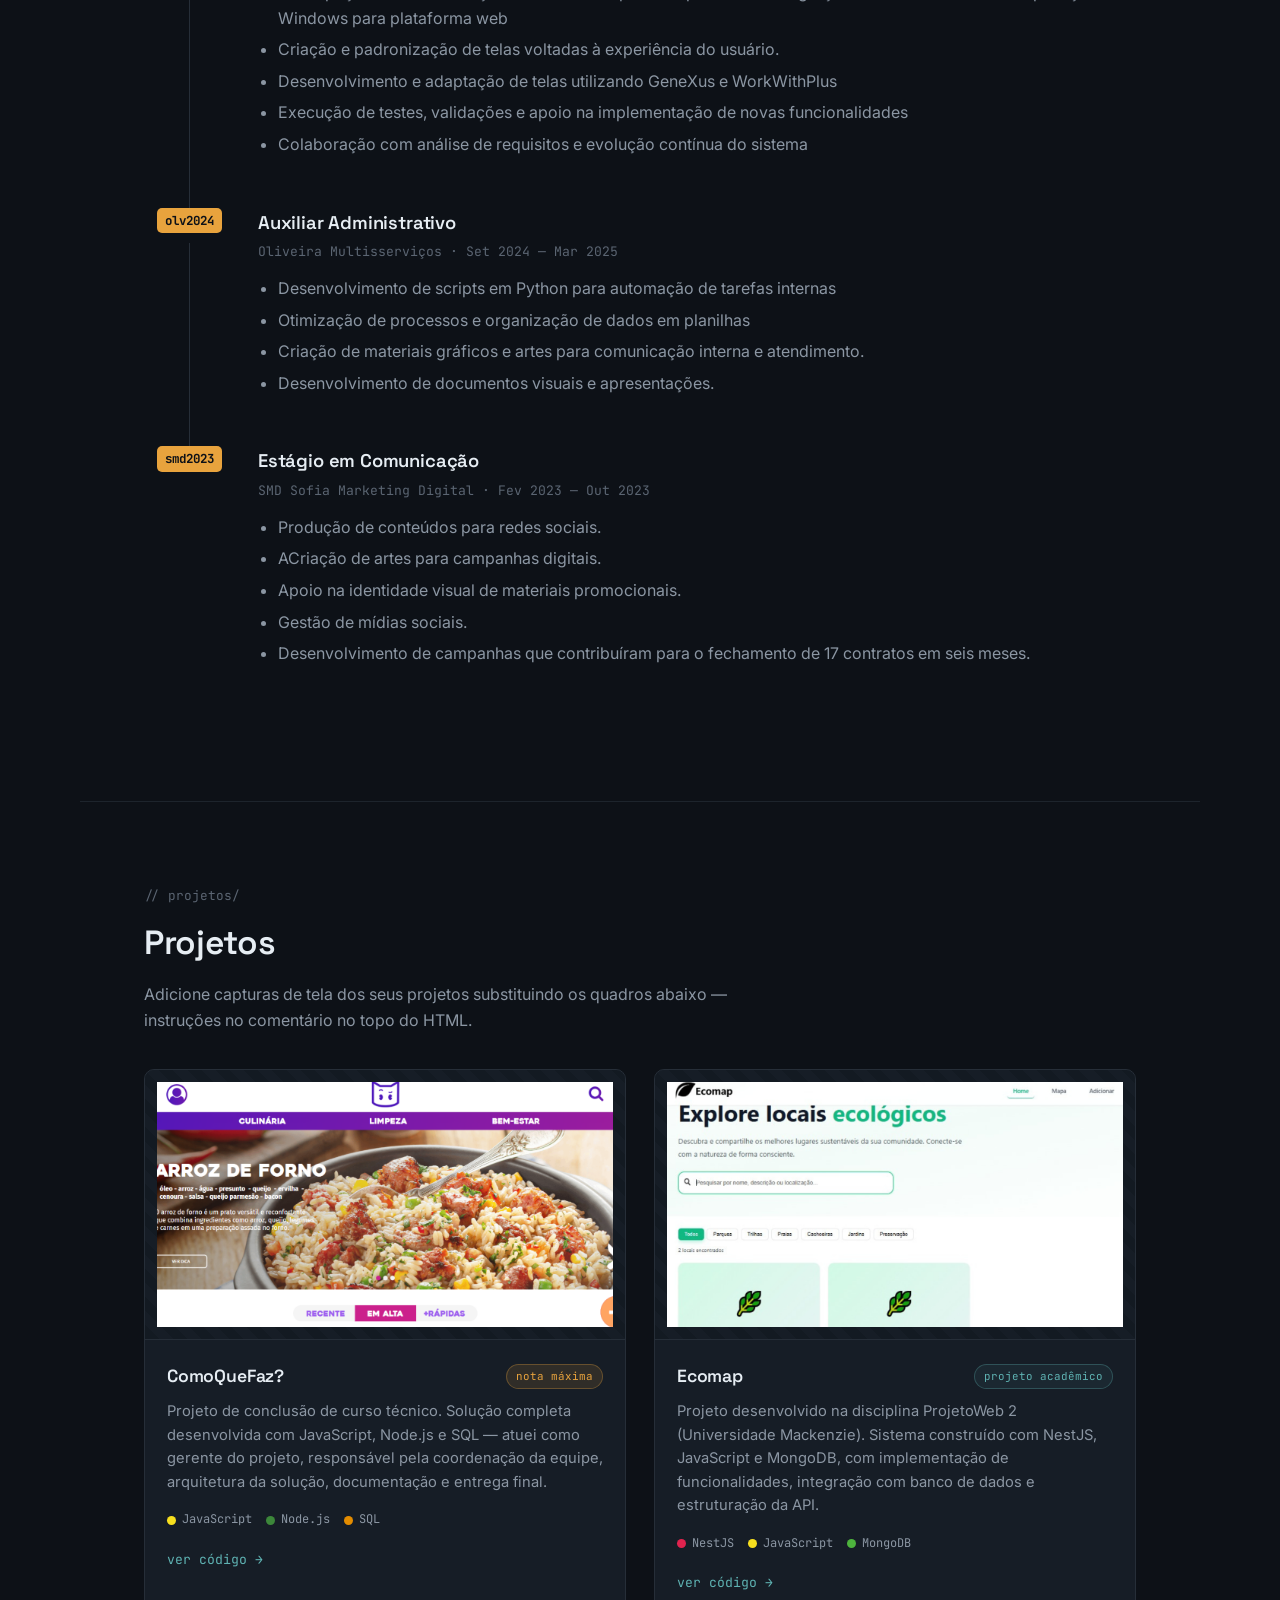
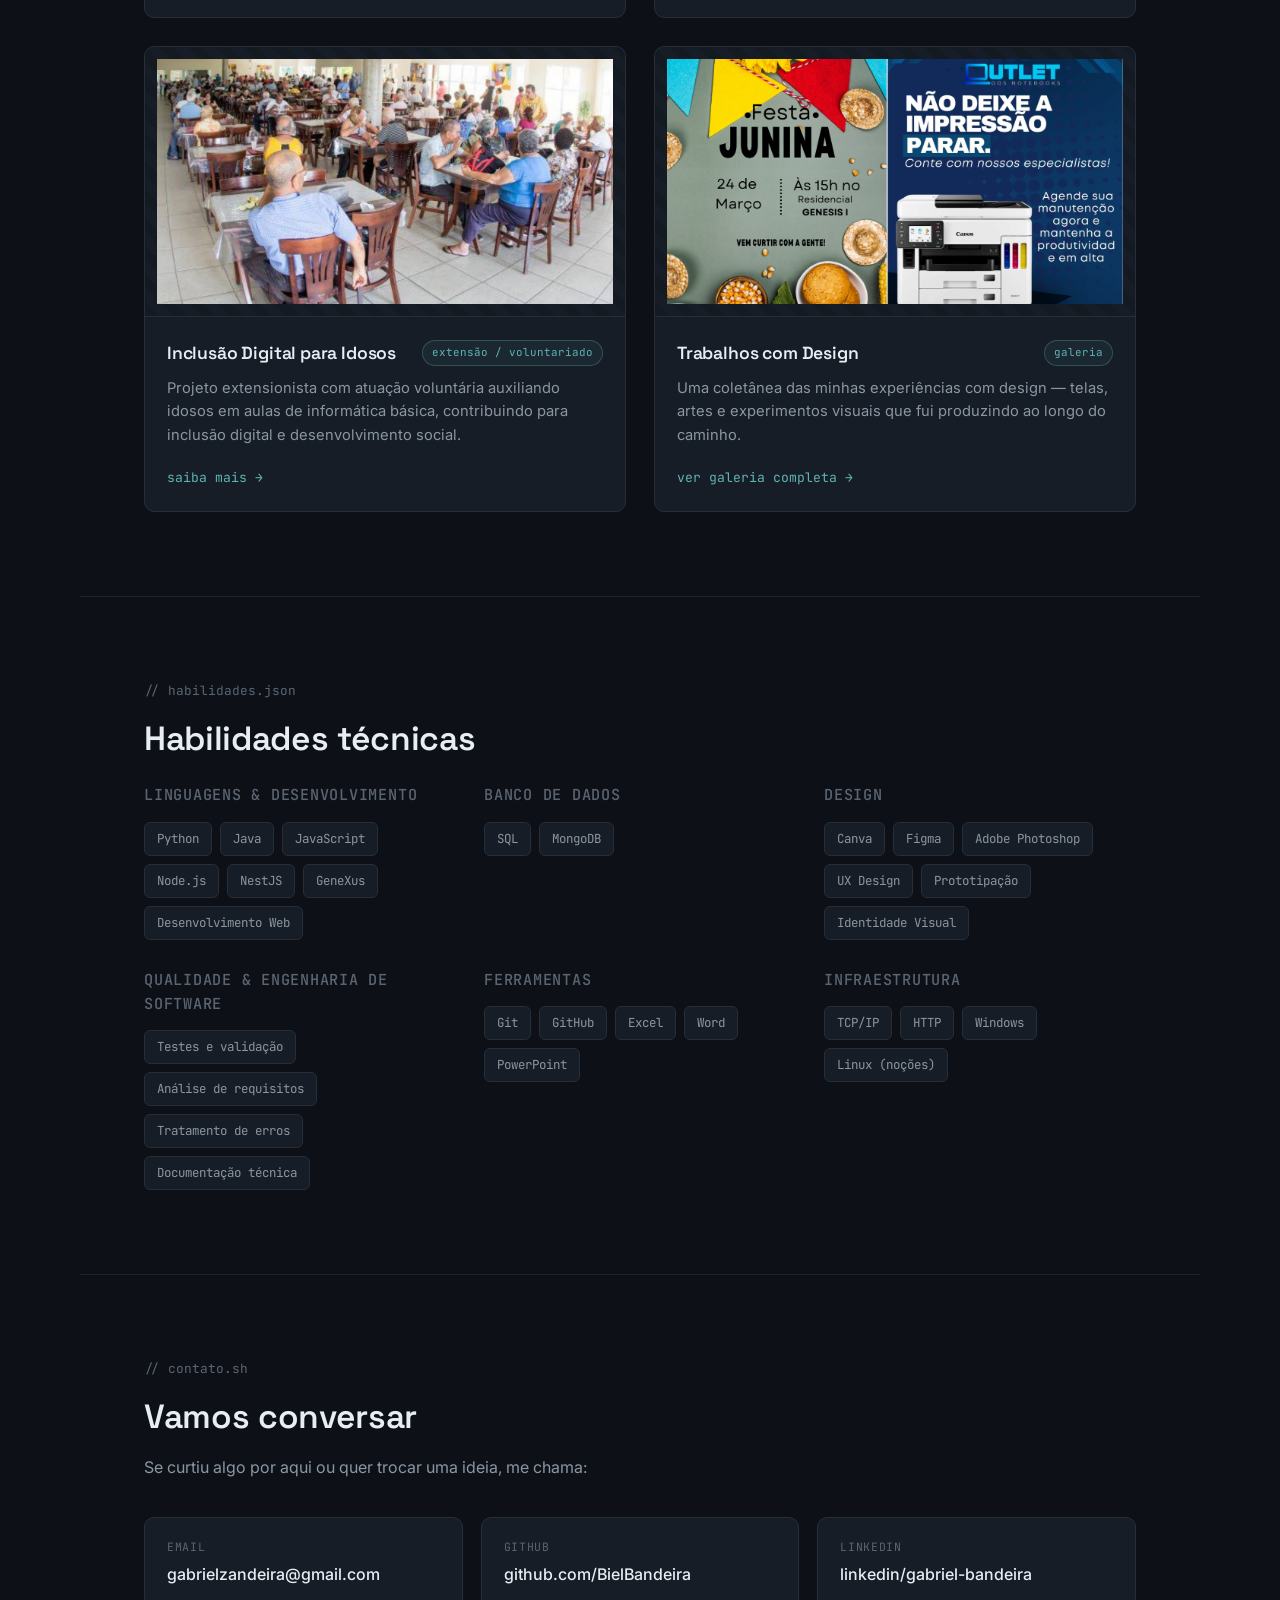
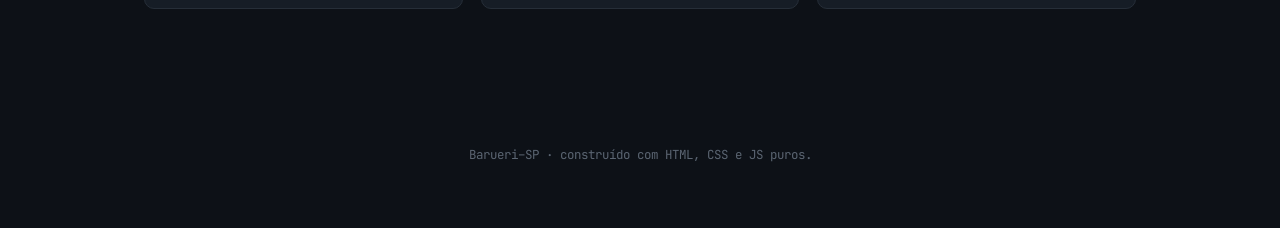
==== commit 7a64cc75: "alt4" ====
--- a/index.html
+++ b/index.html
@@ -74,7 +74,7 @@
         <h3 class="formacao-heading">Trajetória acadêmica</h3>
 
         <div class="formacao-item">
-          <div class="formacao-when">Fev 2024 — Dez 2028</div>
+          <div class="formacao-when">Fev 2025 — Dez 2028</div>
           <div class="formacao-what">
             <strong>Bacharelado em Sistemas de Informação</strong>
             <span class="formacao-org">Universidade Presbiteriana Mackenzie</span>
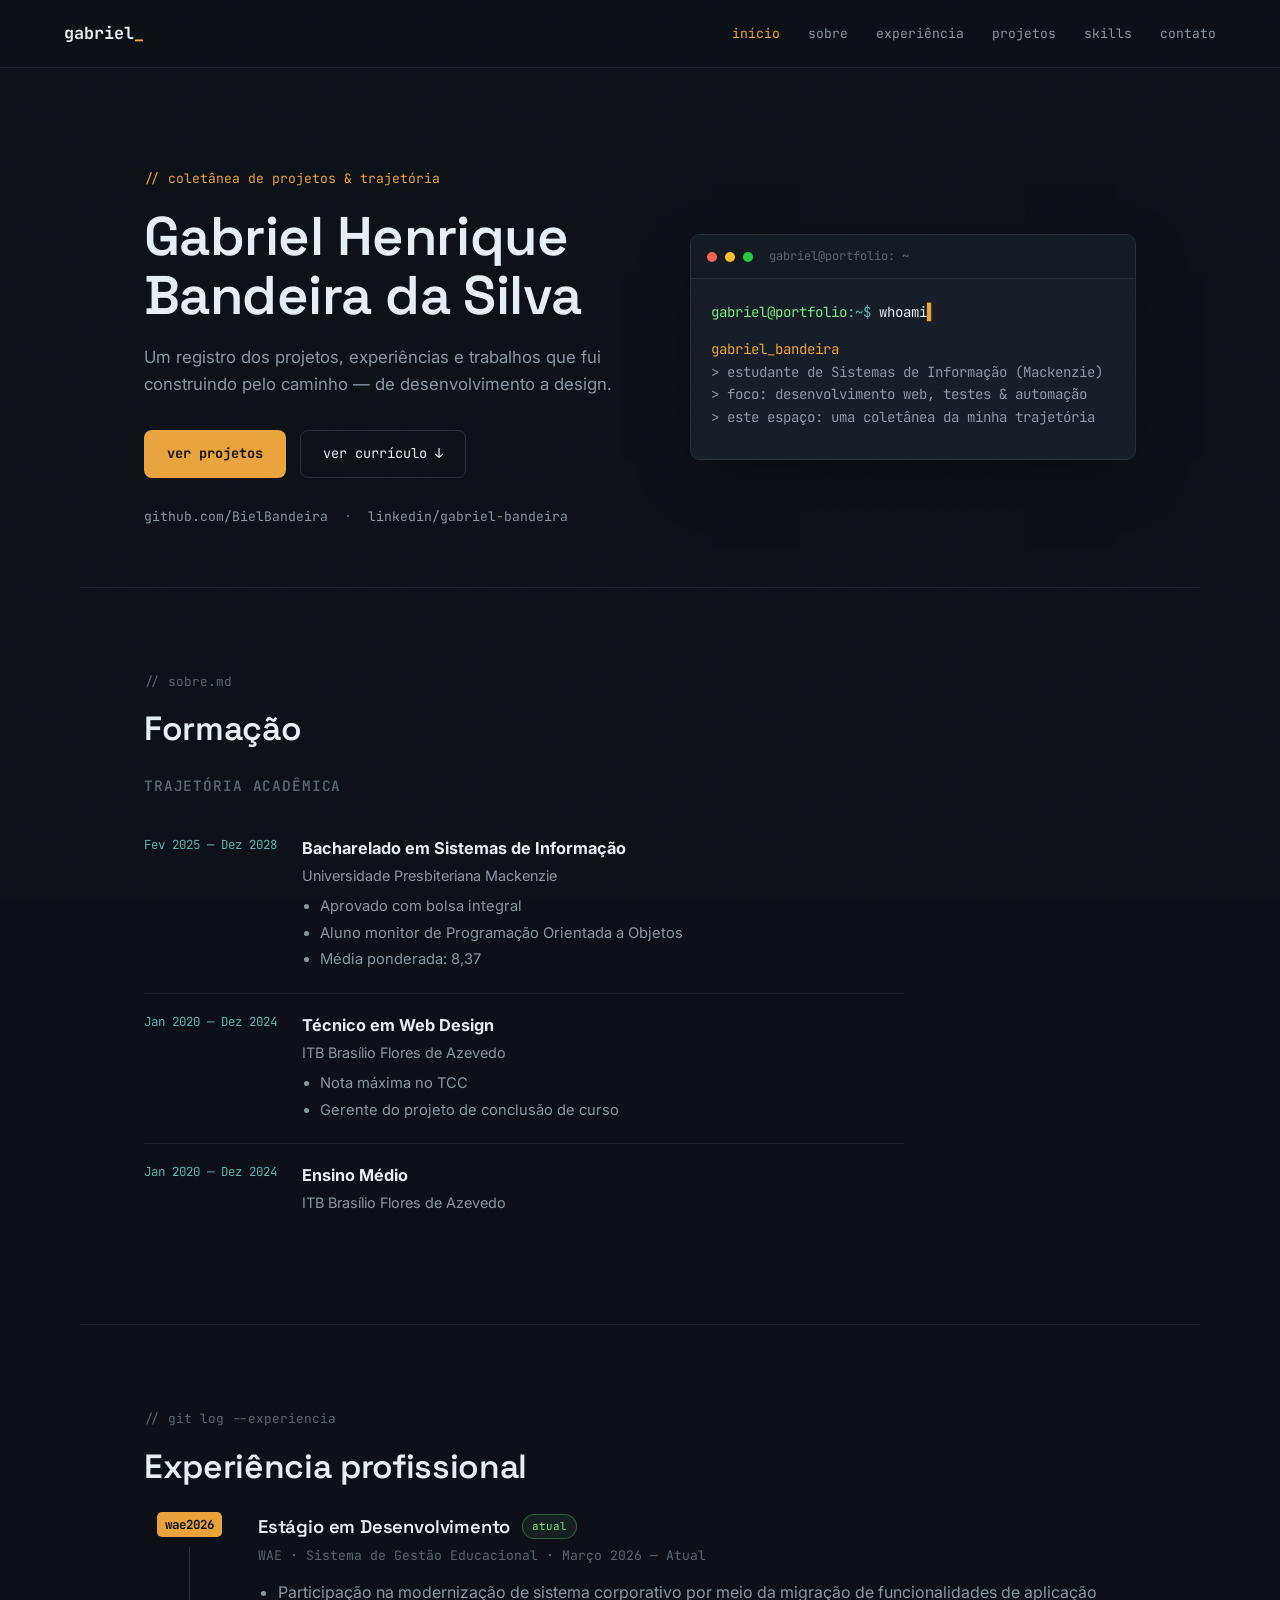
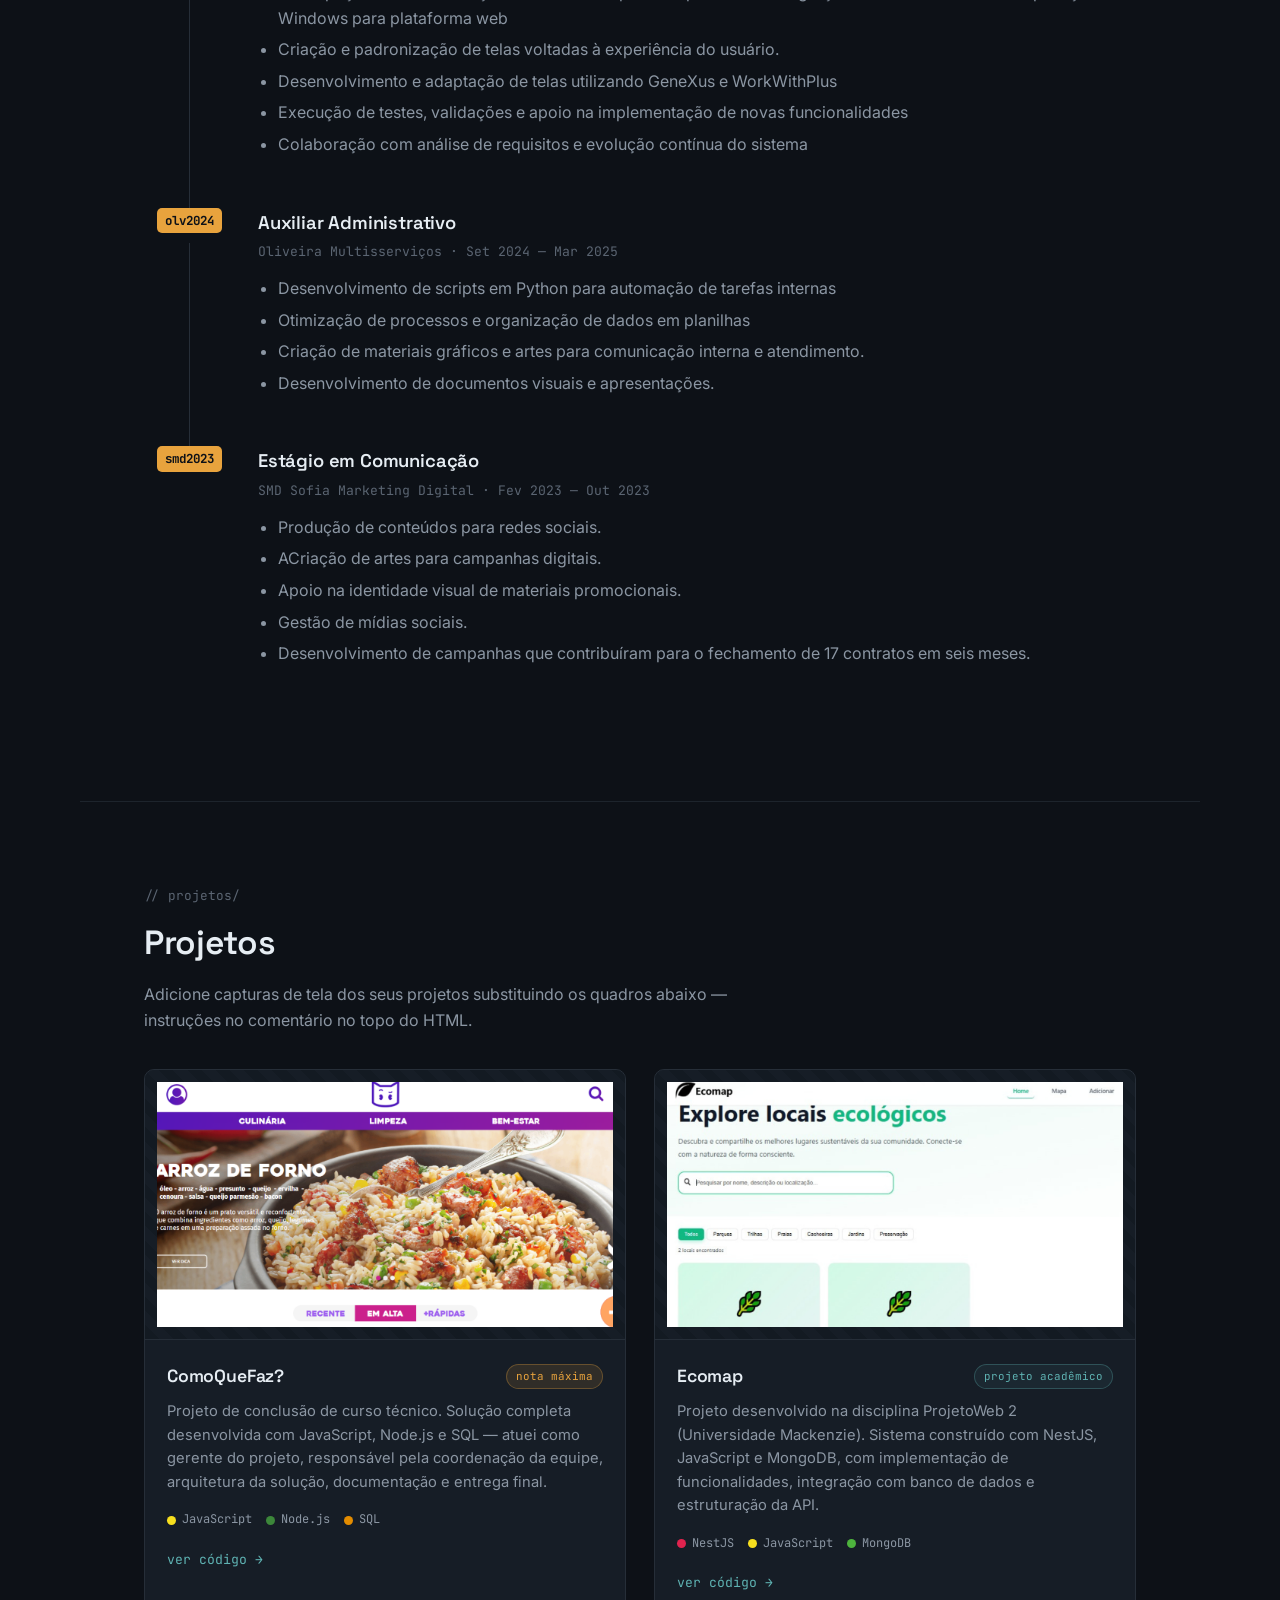
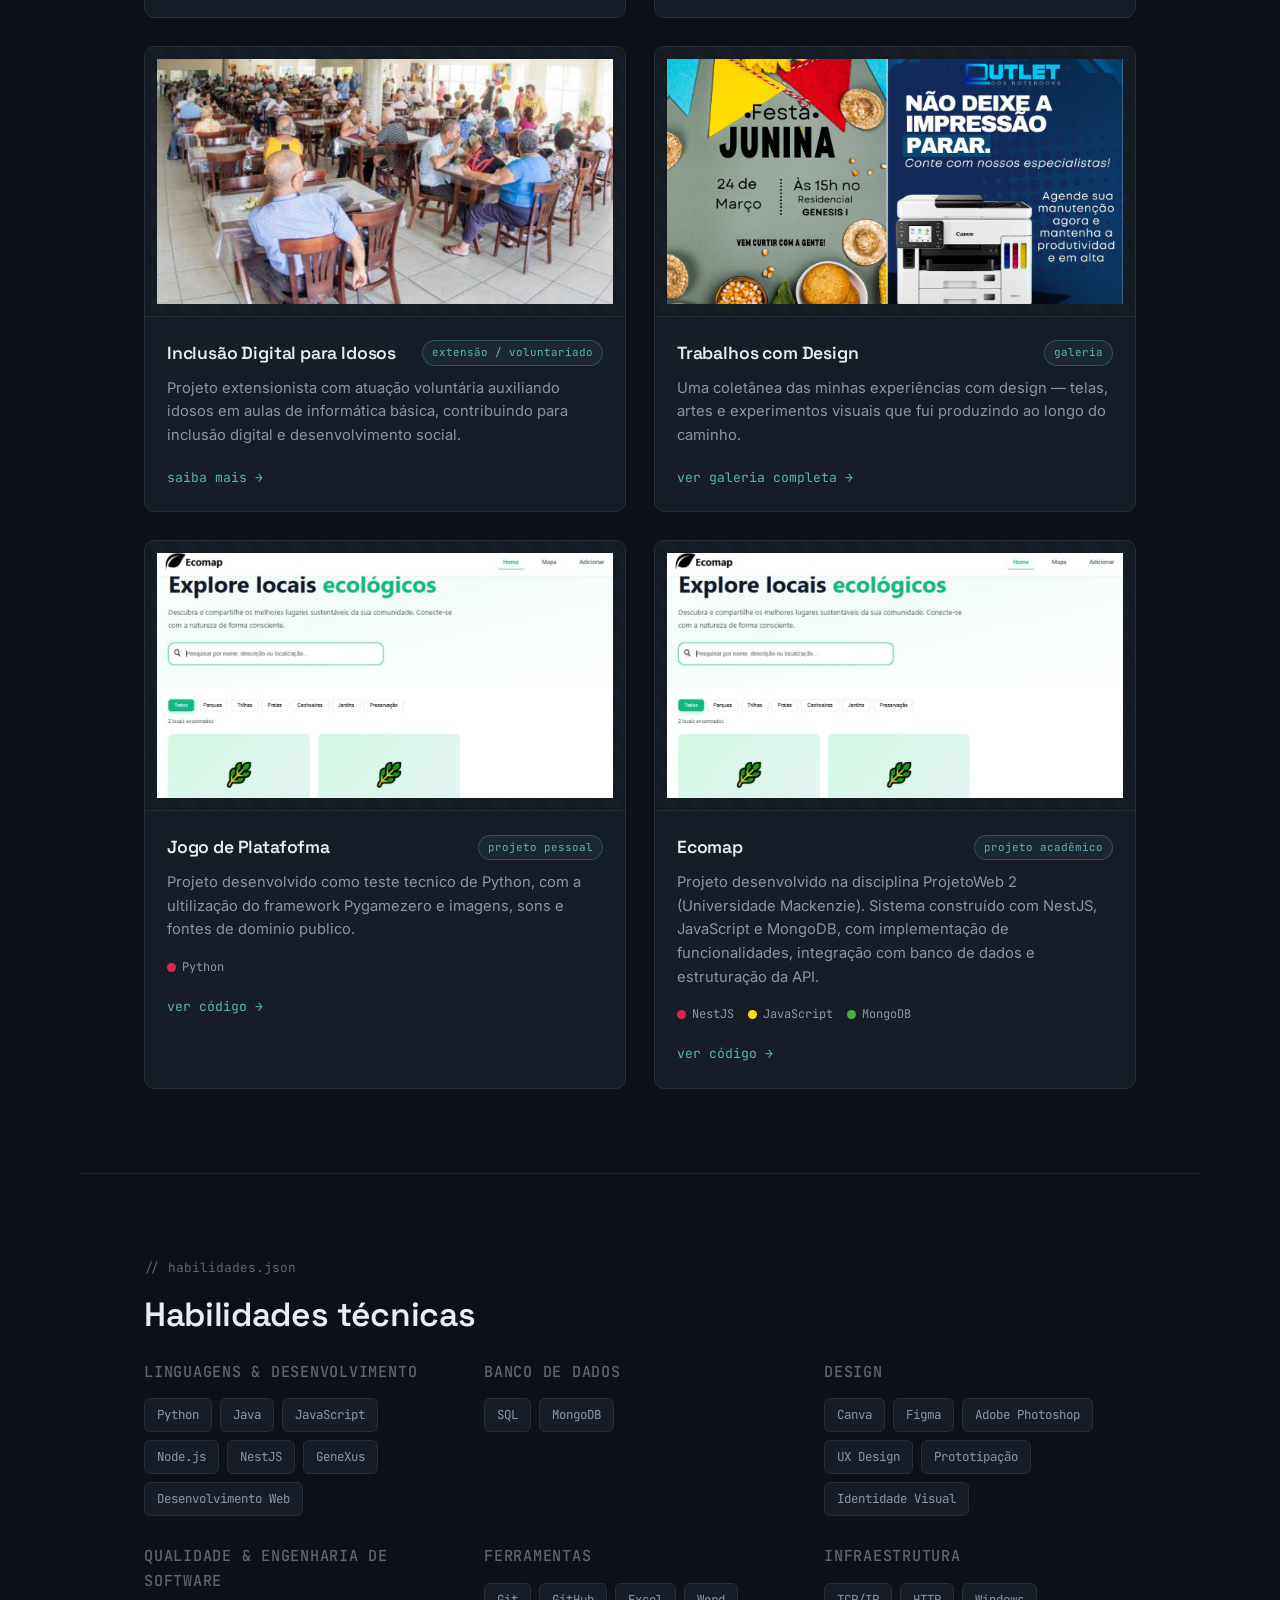
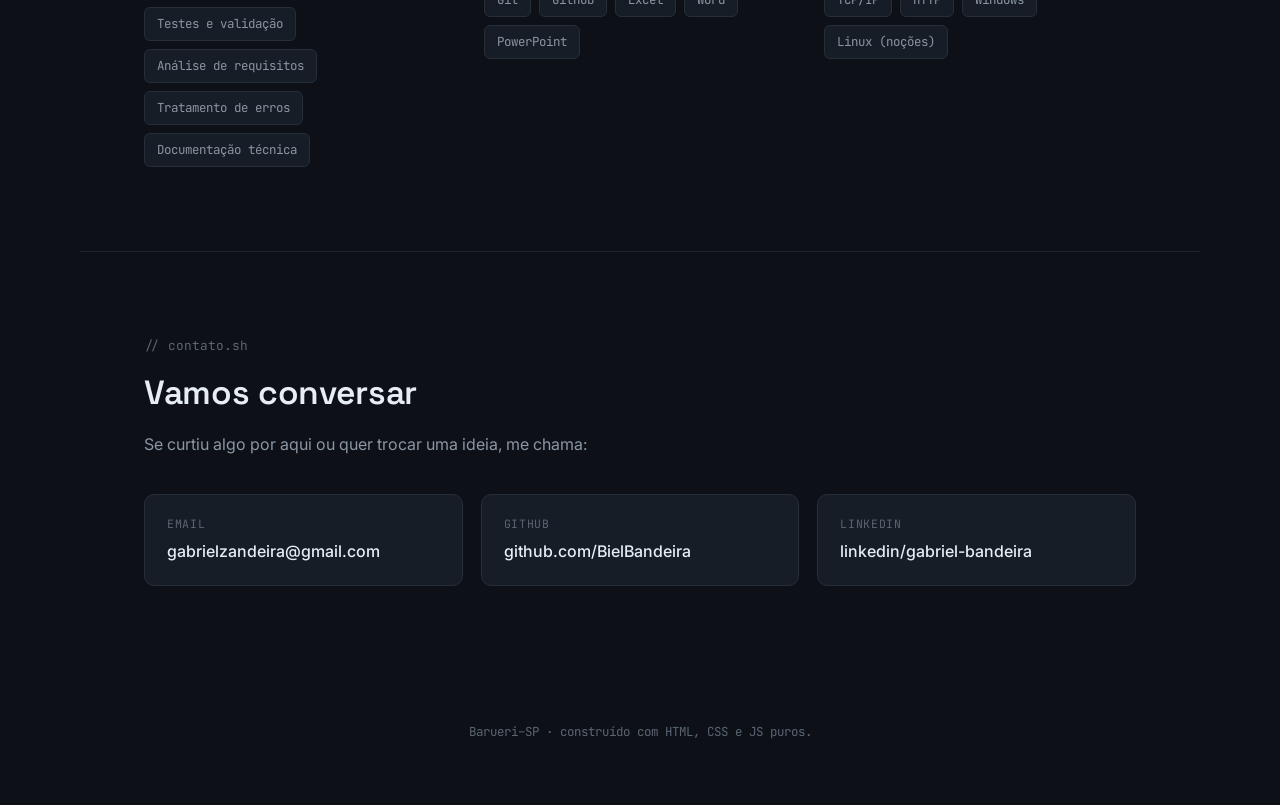
==== commit 4cbf4625: "alt5" ====
--- a/index.html
+++ b/index.html
@@ -258,7 +258,7 @@
         </div>
       </article>
 
-      <!-- PROJETO 5 — leva para uma página de galeria à parte -->
+      <!-- PROJETO 5 -->
       <article class="project-card">
         <div class="project-thumb" aria-hidden="true">
           <img src="imgs/ds.png" alt="descrição">
@@ -278,8 +278,54 @@
         </div>
       </article>
 
-      <!-- Para adicionar um novo projeto, copie um <article class="project-card">
-           inteiro (de <article> até </article>) e cole aqui embaixo. -->
+<!-- PROJETO 6 -->
+      <article class="project-card">
+        <div class="project-thumb" aria-hidden="true">
+          <img src="imgs/ecom.png" alt="descrição">
+        </div>
+        <div class="project-info">
+          <div class="project-head">
+            <h3>Jogo de Platafofma</h3>
+            <span class="grade-badge grade-badge-alt">projeto pessoal</span>
+          </div>
+          <p class="project-desc">
+            Projeto desenvolvido como teste tecnico de Python, com a ultilização do framework 
+            Pygamezero e imagens, sons e fontes de dominio publico.
+          </p>
+          <div class="project-langs">
+            <span class="lang"><i class="lang-dot" style="--c:#e0234e"></i>Python</span>
+          </div>
+          <div class="project-links">
+            <a href="https://github.com/BielBandeira/teste-pratico" target="_blank" rel="noopener">ver código →</a>
+          </div>
+        </div>
+      </article>
+
+      <!-- PROJETO 2 -->
+      <article class="project-card">
+        <div class="project-thumb" aria-hidden="true">
+          <img src="imgs/ecom.png" alt="descrição">
+        </div>
+        <div class="project-info">
+          <div class="project-head">
+            <h3>Ecomap</h3>
+            <span class="grade-badge grade-badge-alt">projeto acadêmico</span>
+          </div>
+          <p class="project-desc">
+            Projeto desenvolvido na disciplina ProjetoWeb 2 (Universidade Mackenzie).
+            Sistema construído com NestJS, JavaScript e MongoDB, com implementação
+            de funcionalidades, integração com banco de dados e estruturação da API.
+          </p>
+          <div class="project-langs">
+            <span class="lang"><i class="lang-dot" style="--c:#e0234e"></i>NestJS</span>
+            <span class="lang"><i class="lang-dot" style="--c:#f7df1e"></i>JavaScript</span>
+            <span class="lang"><i class="lang-dot" style="--c:#4db33d"></i>MongoDB</span>
+          </div>
+          <div class="project-links">
+            <a href="https://github.com/BielBandeira/ecomap" target="_blank" rel="noopener">ver código →</a>
+          </div>
+        </div>
+      </article>
 
     </div>
   </section>
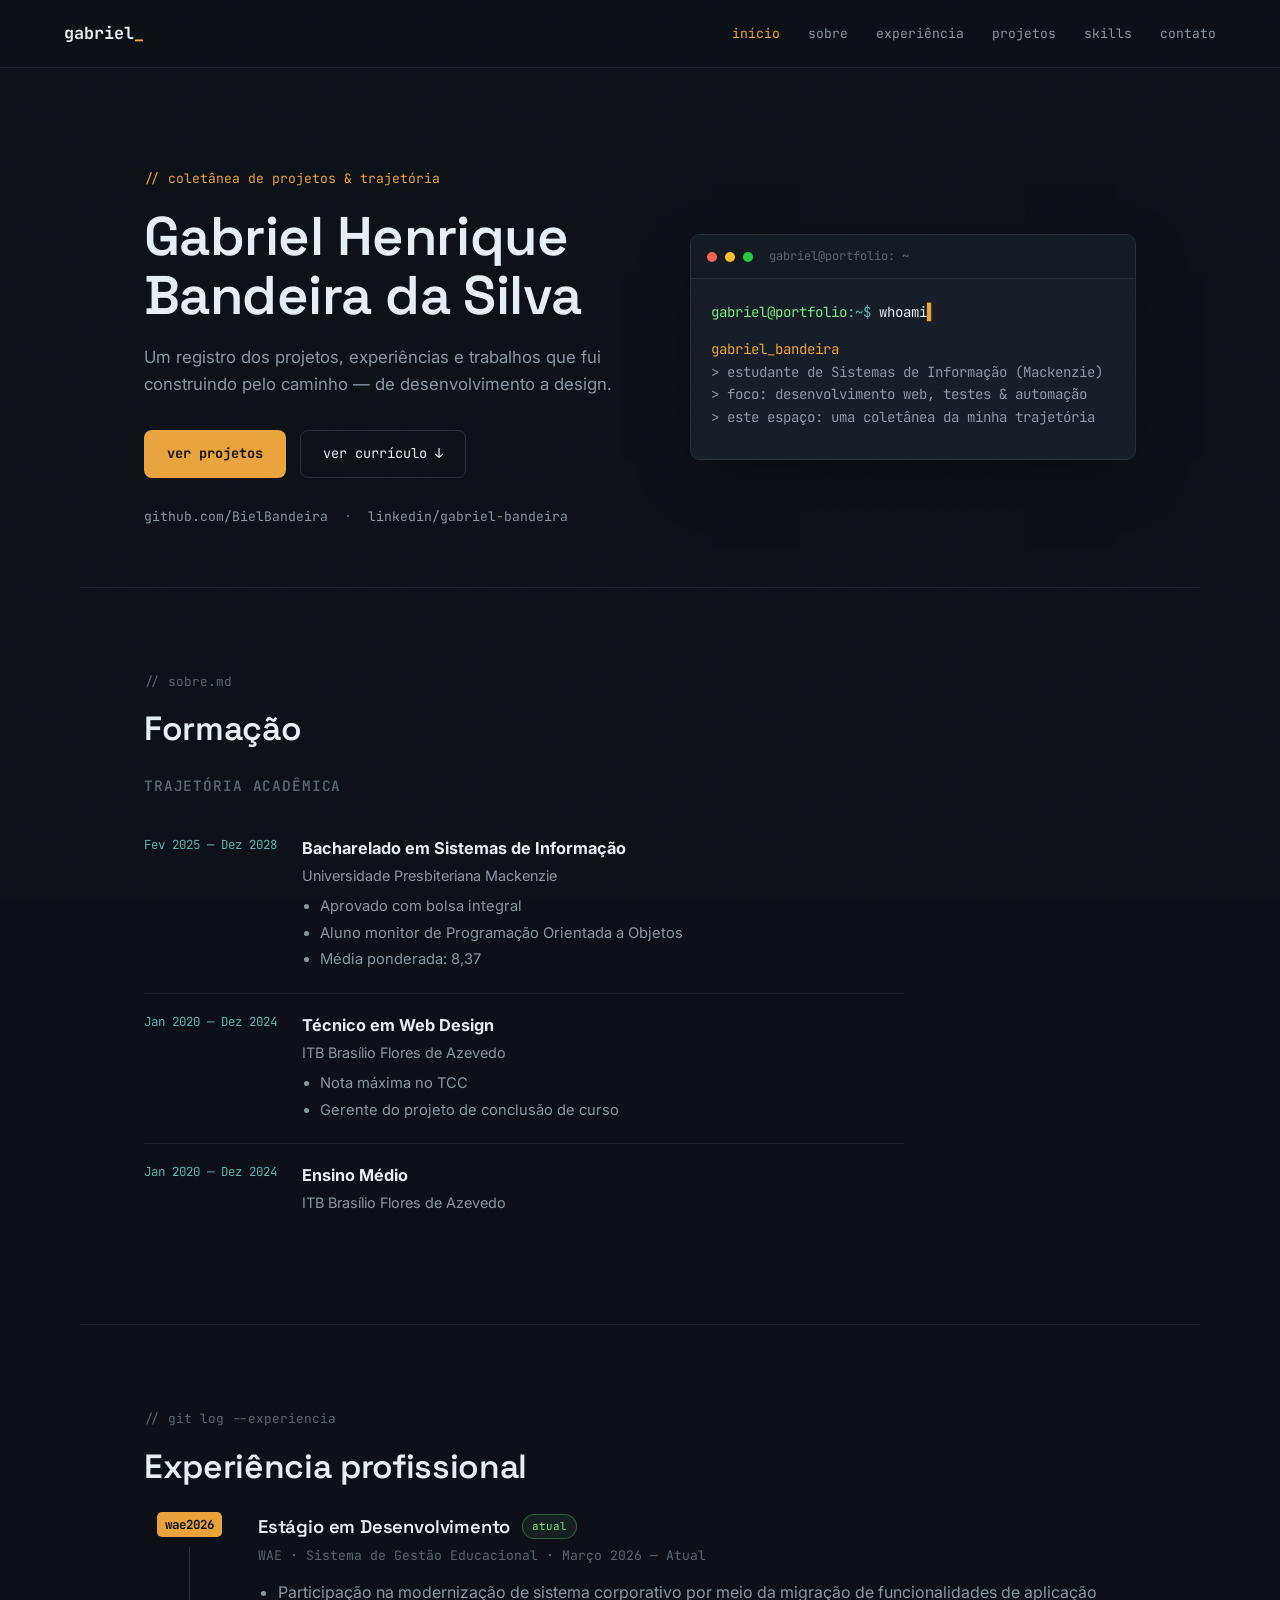
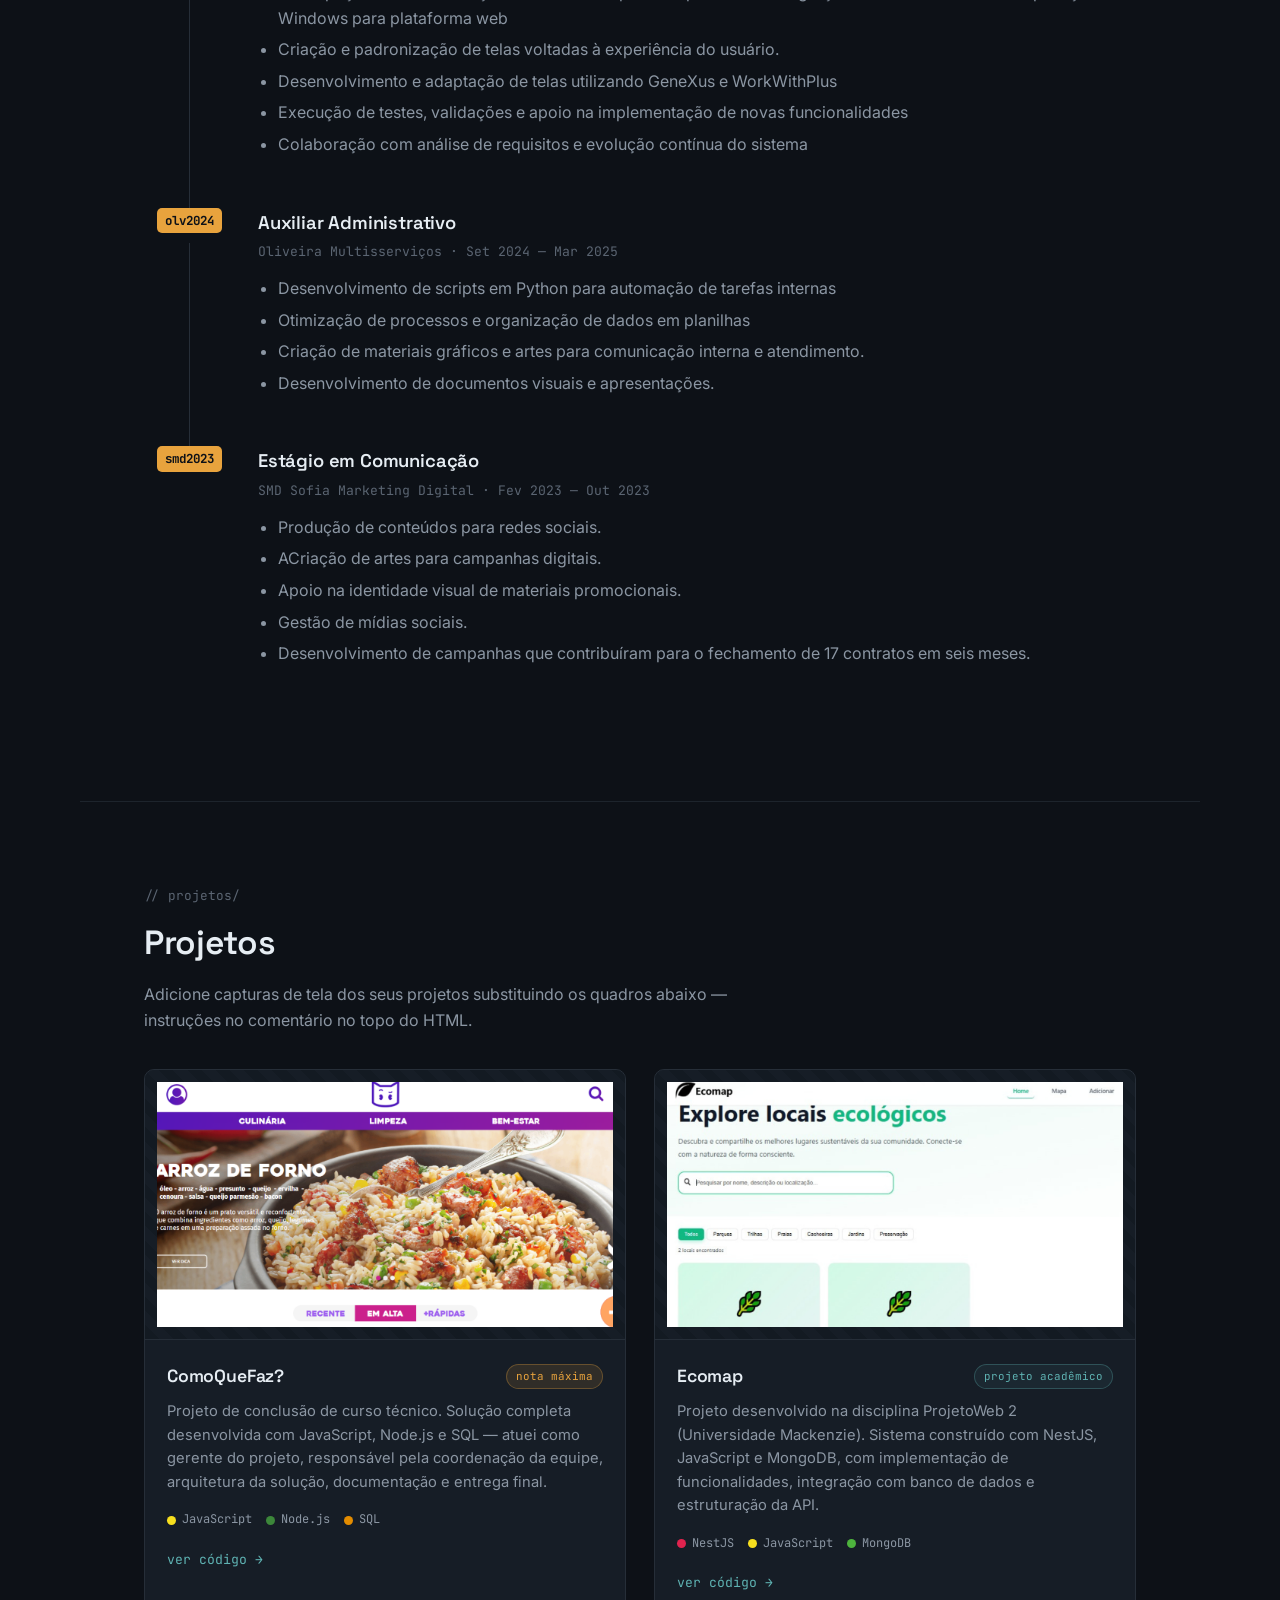
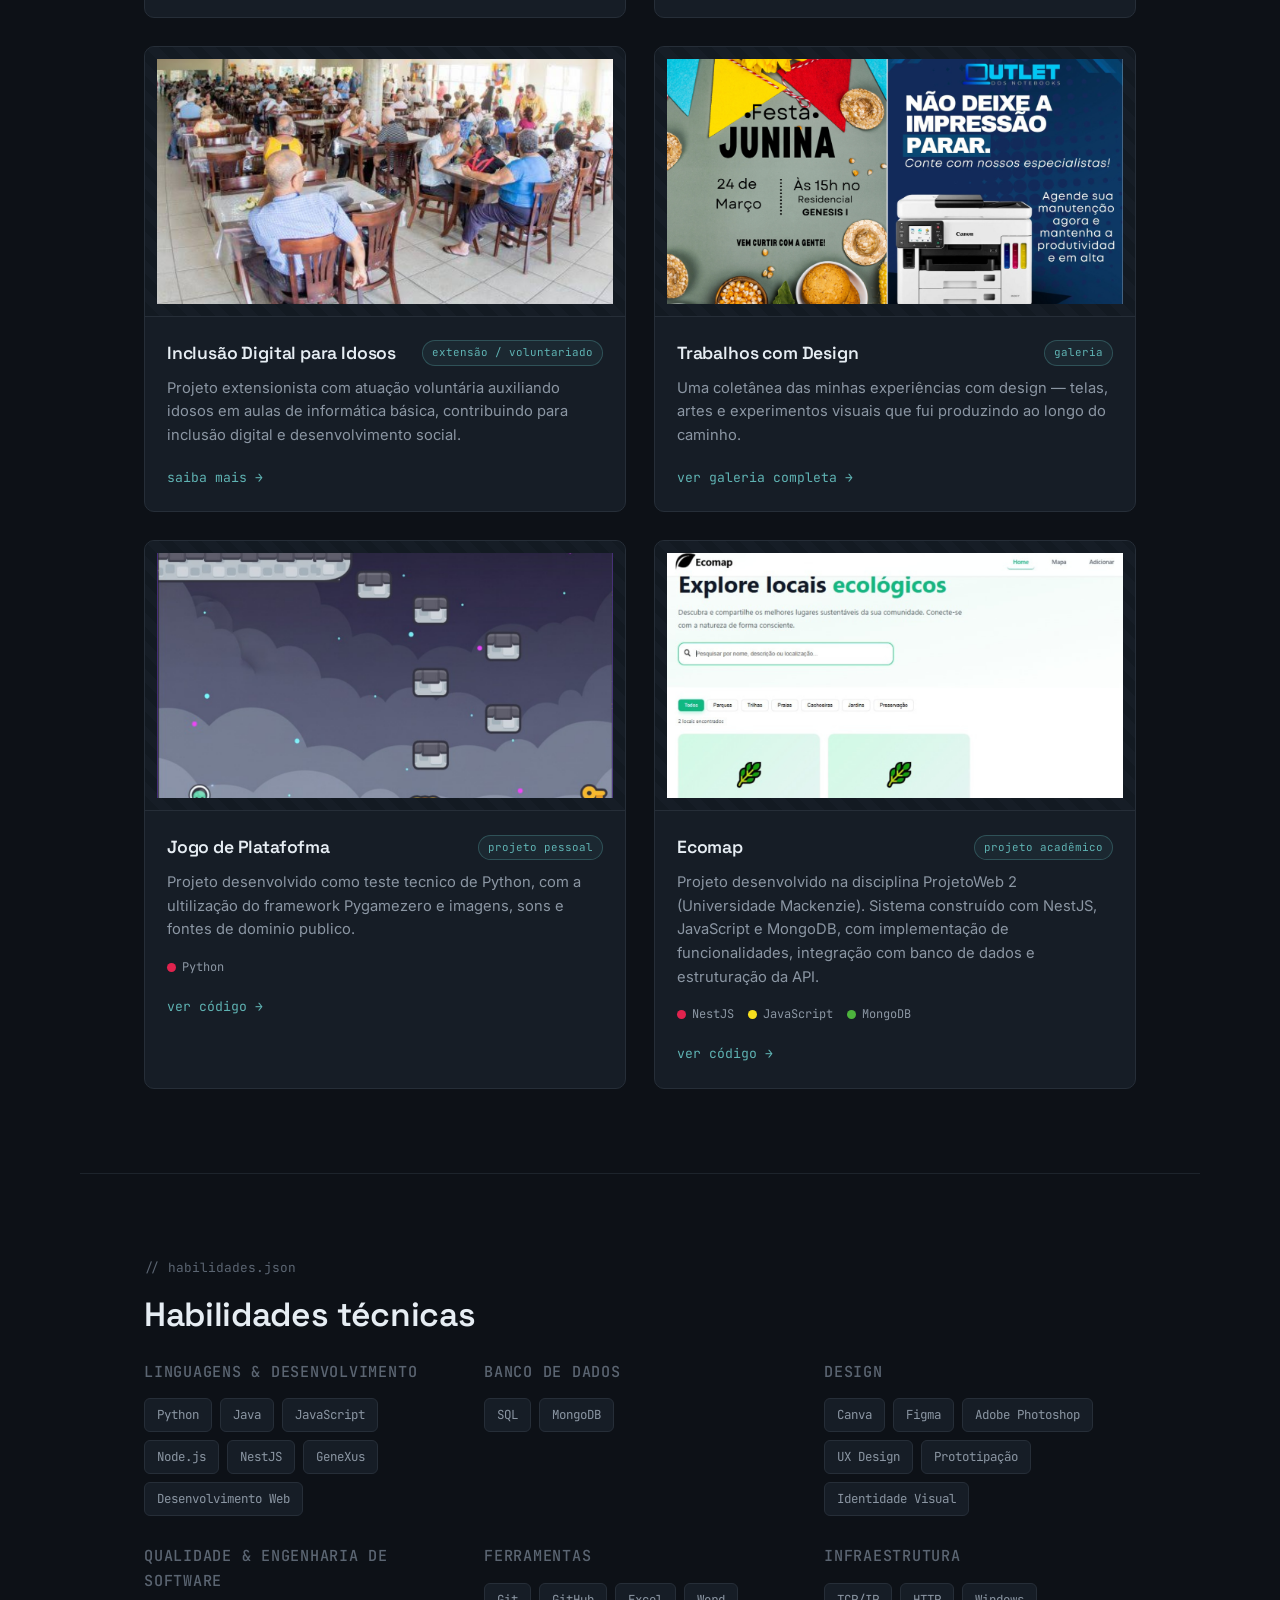
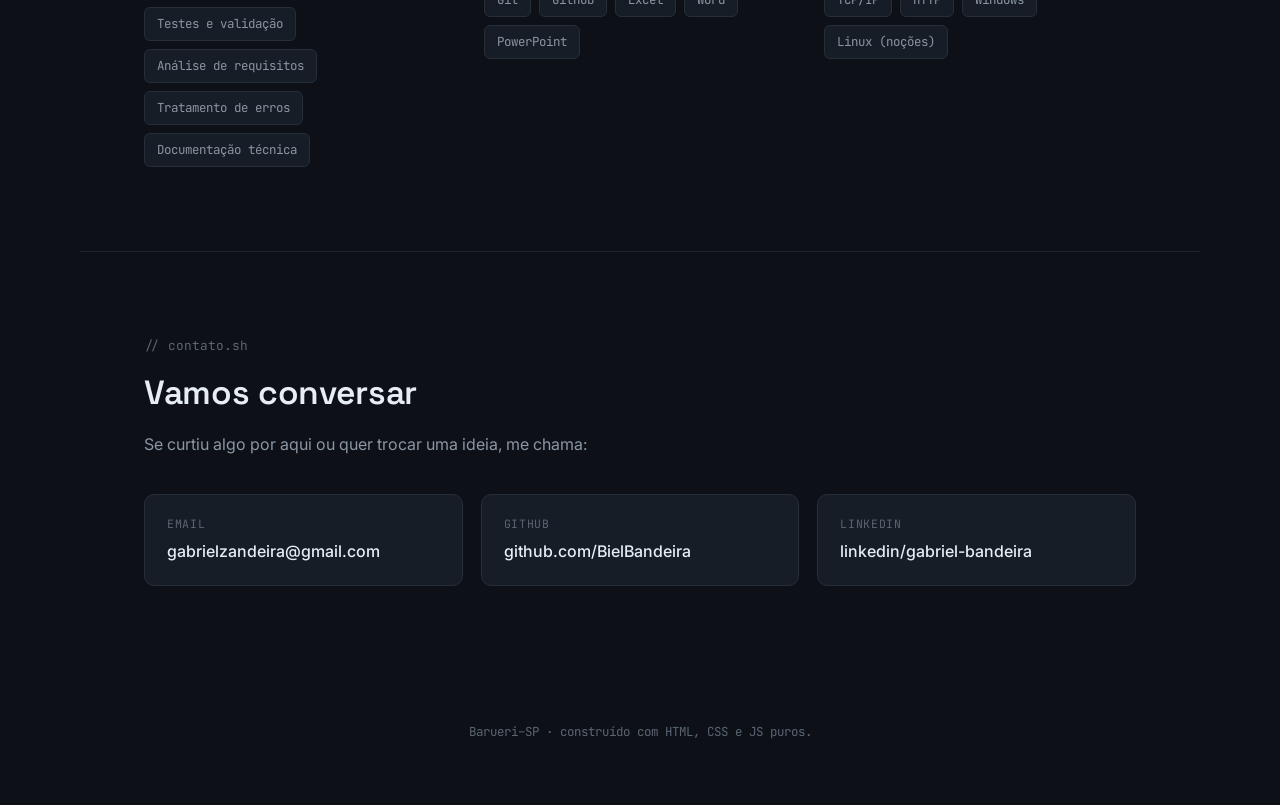
==== commit ff7aec30: "alt6" ====
--- a/index.html
+++ b/index.html
@@ -281,7 +281,7 @@
 <!-- PROJETO 6 -->
       <article class="project-card">
         <div class="project-thumb" aria-hidden="true">
-          <img src="imgs/ecom.png" alt="descrição">
+          <img src="imgs/game.png" alt="descrição">
         </div>
         <div class="project-info">
           <div class="project-head">
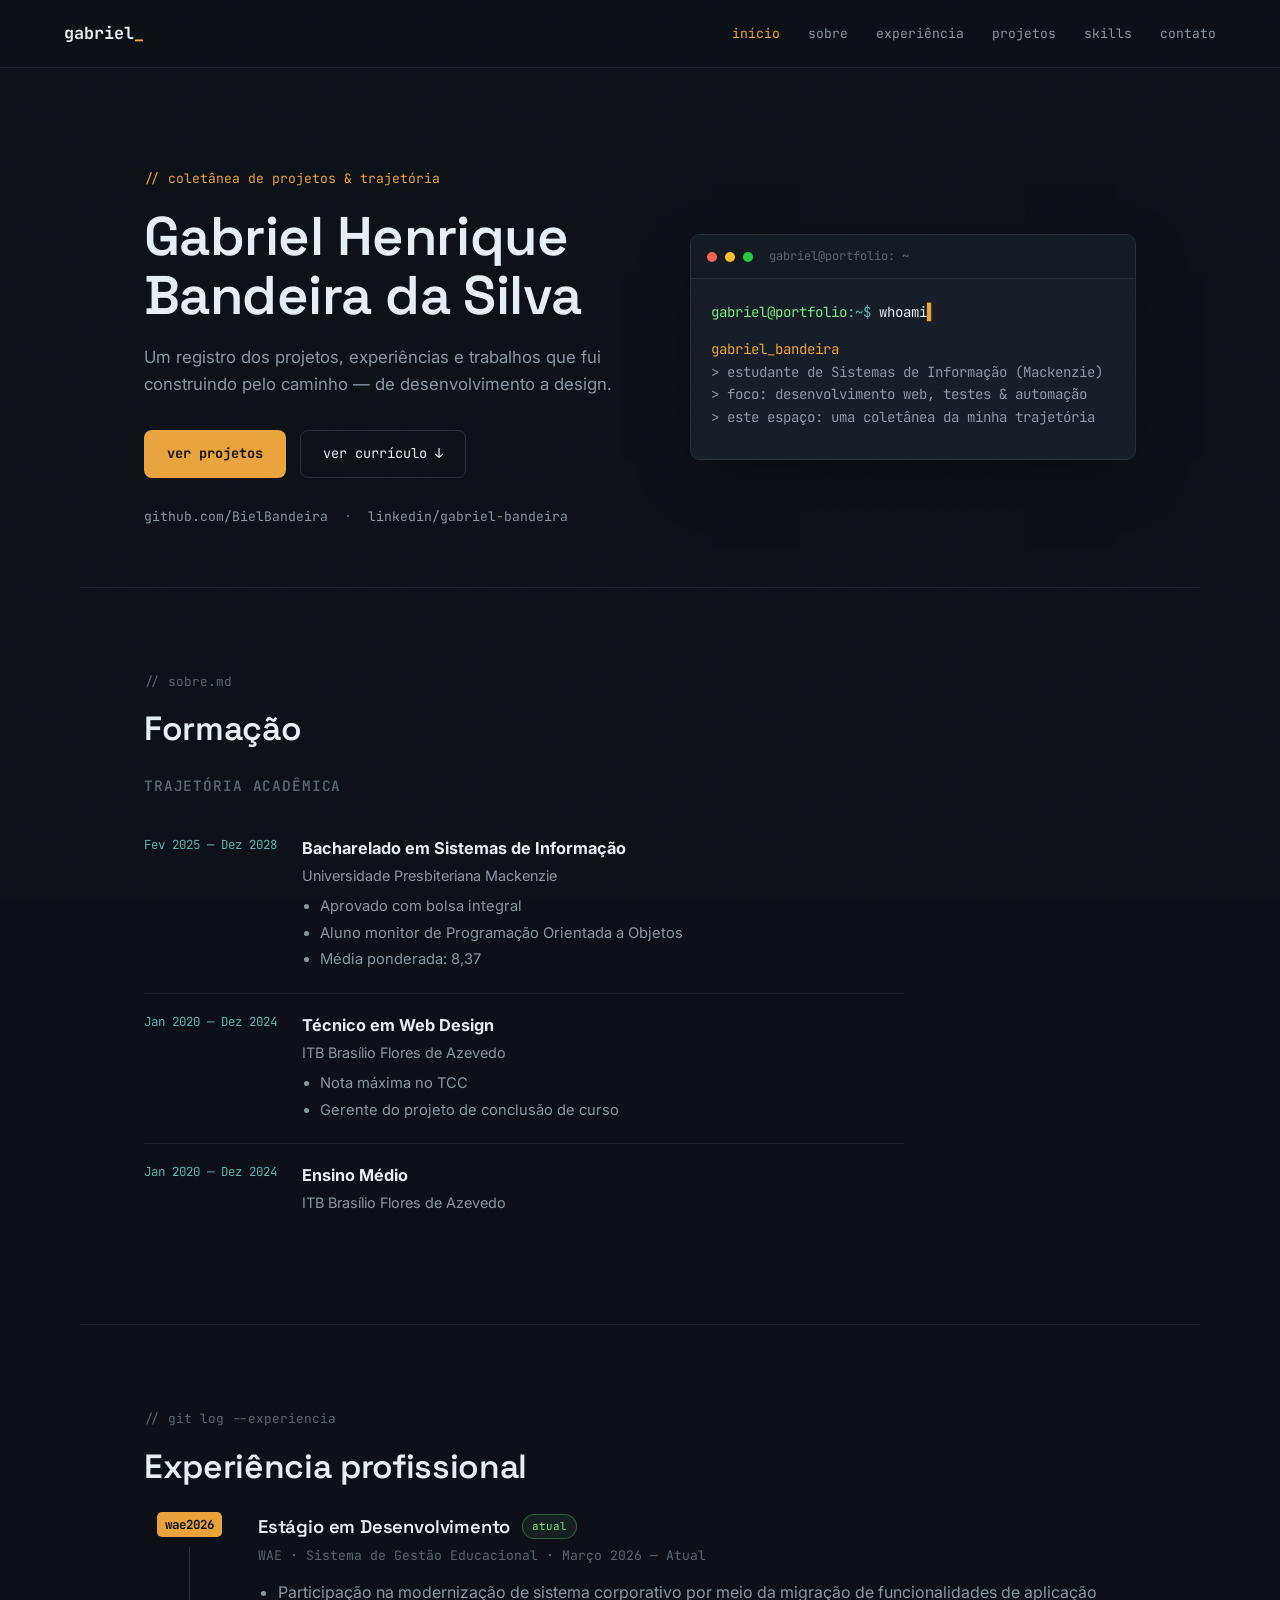
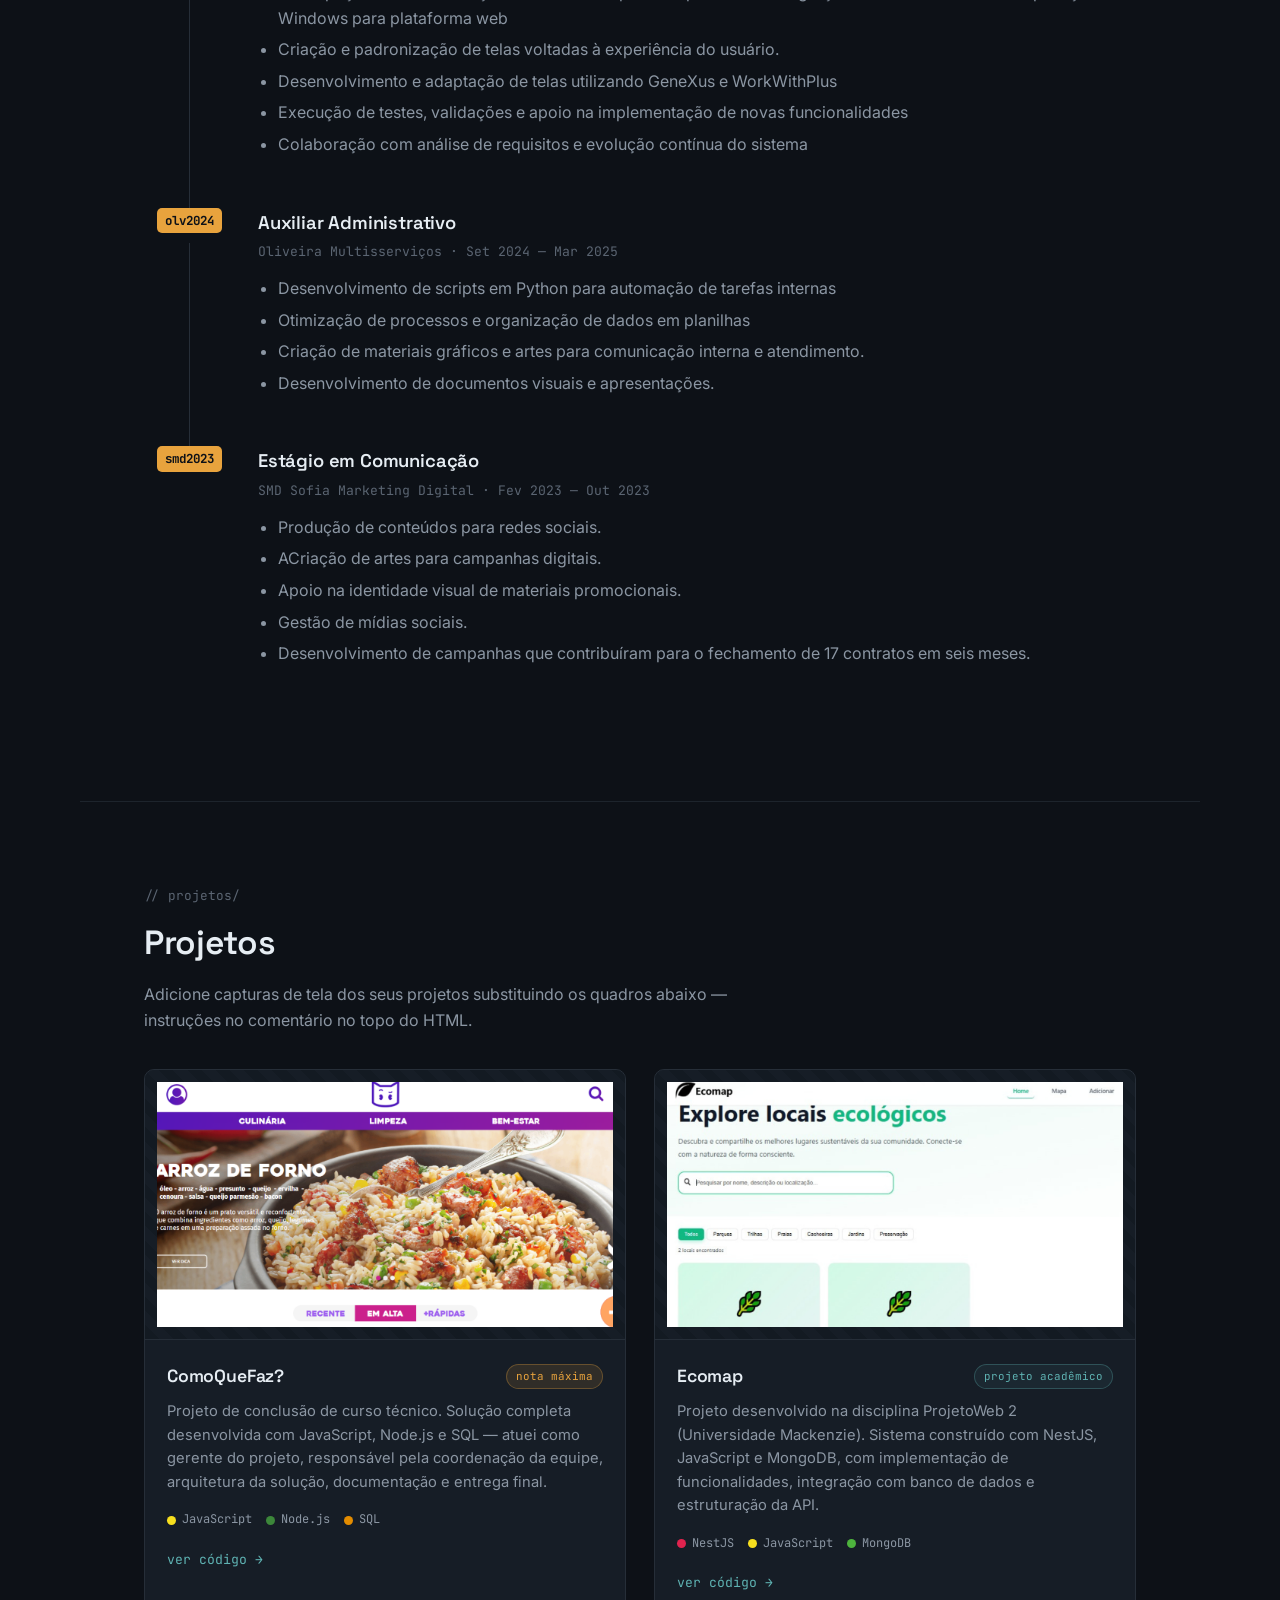
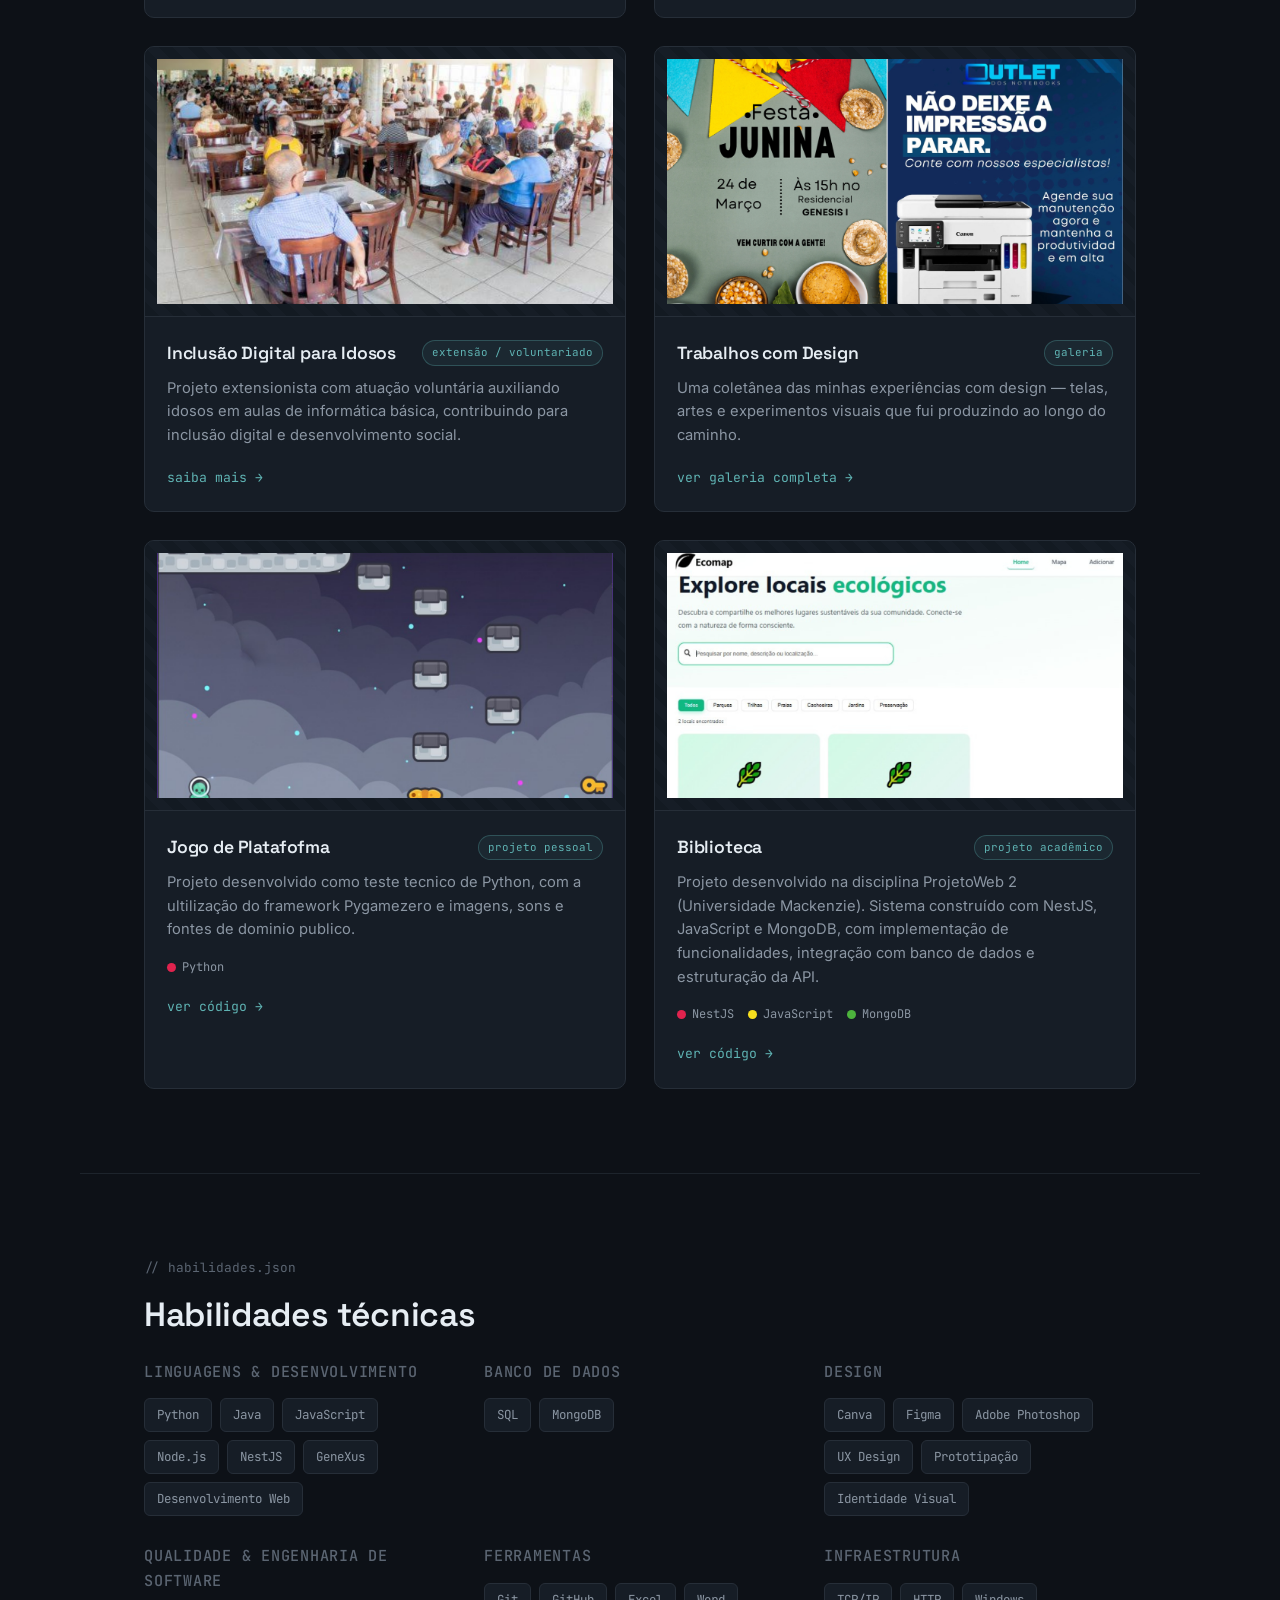
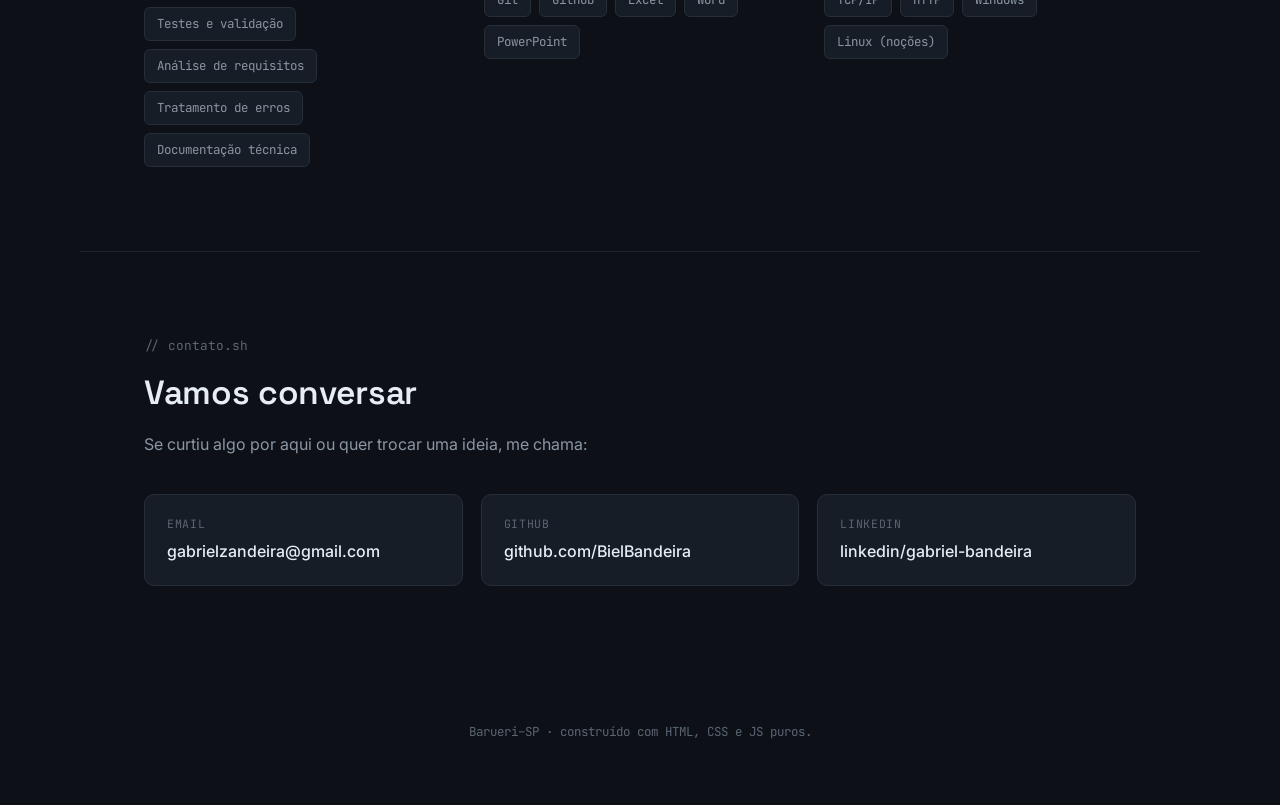
==== commit 7d7900bc: "alt8" ====
--- a/index.html
+++ b/index.html
@@ -308,7 +308,7 @@
         </div>
         <div class="project-info">
           <div class="project-head">
-            <h3>Ecomap</h3>
+            <h3>Biblioteca</h3>
             <span class="grade-badge grade-badge-alt">projeto acadêmico</span>
           </div>
           <p class="project-desc">
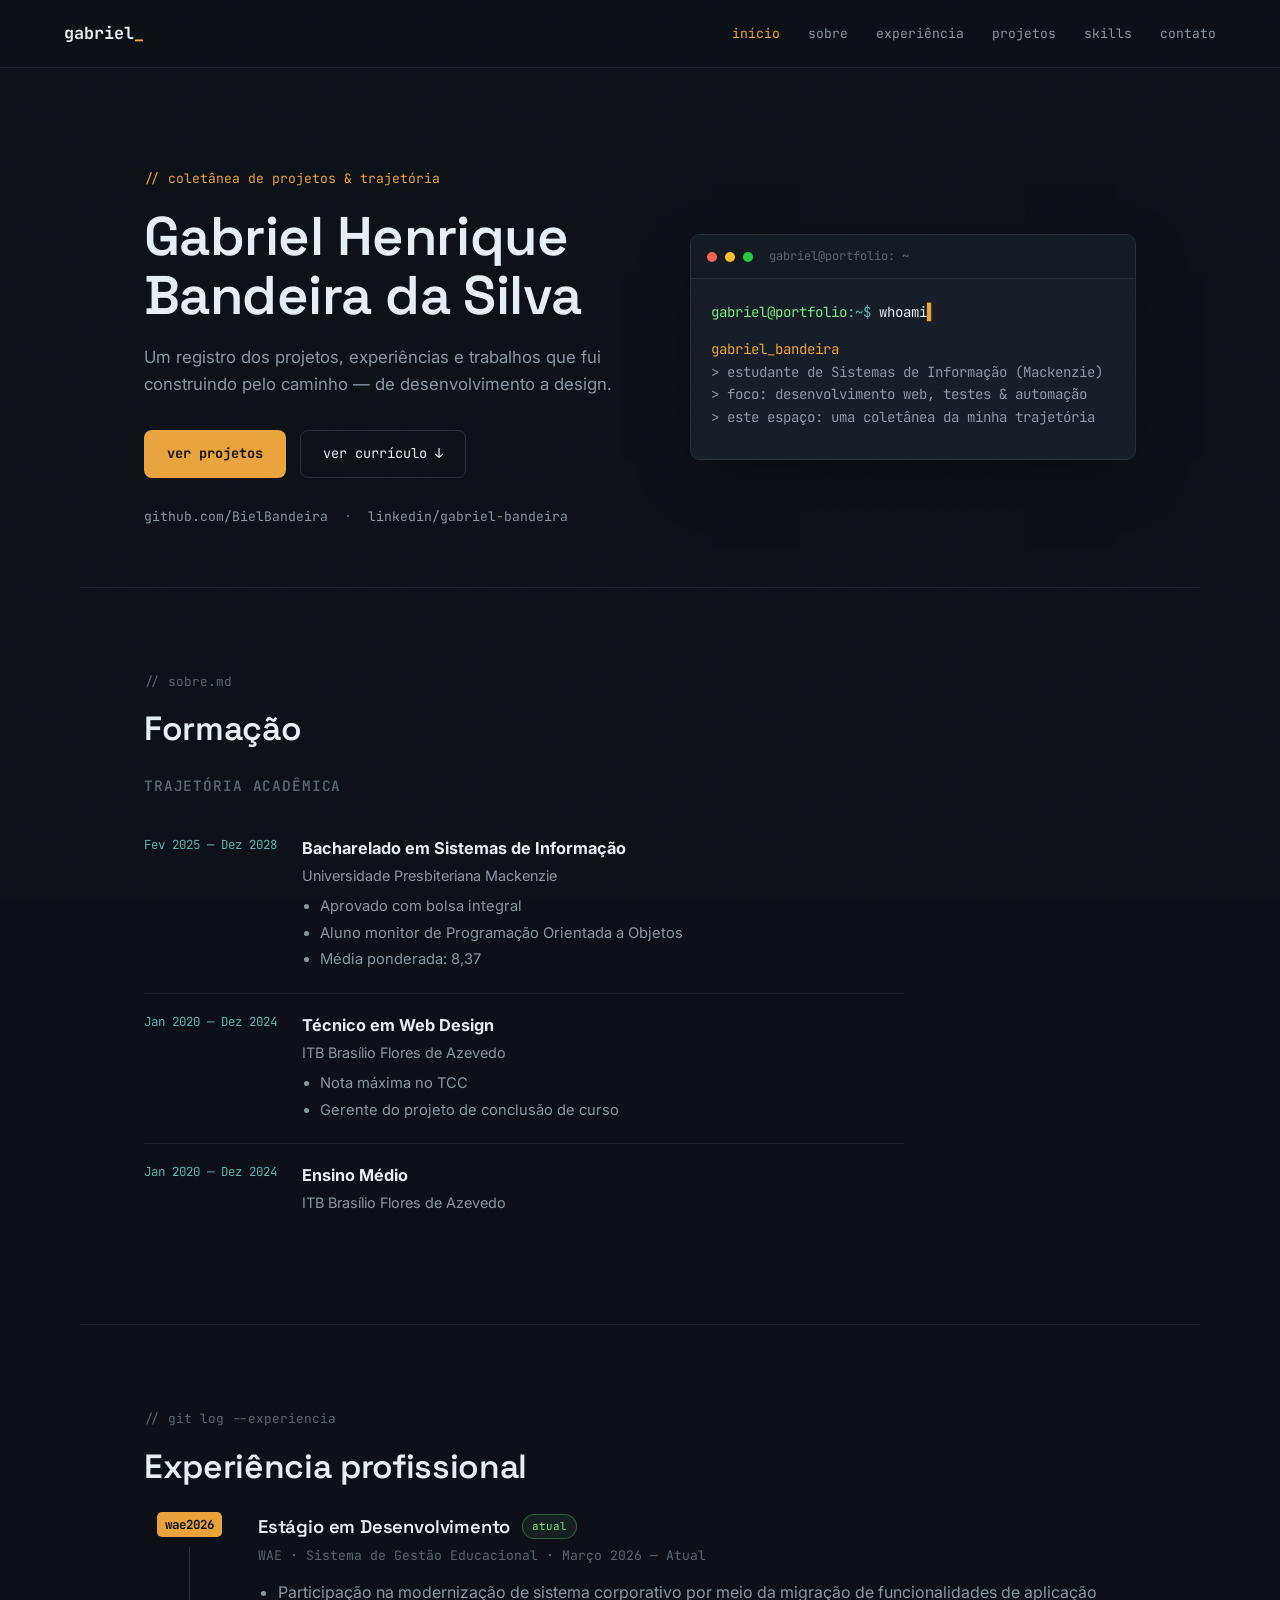
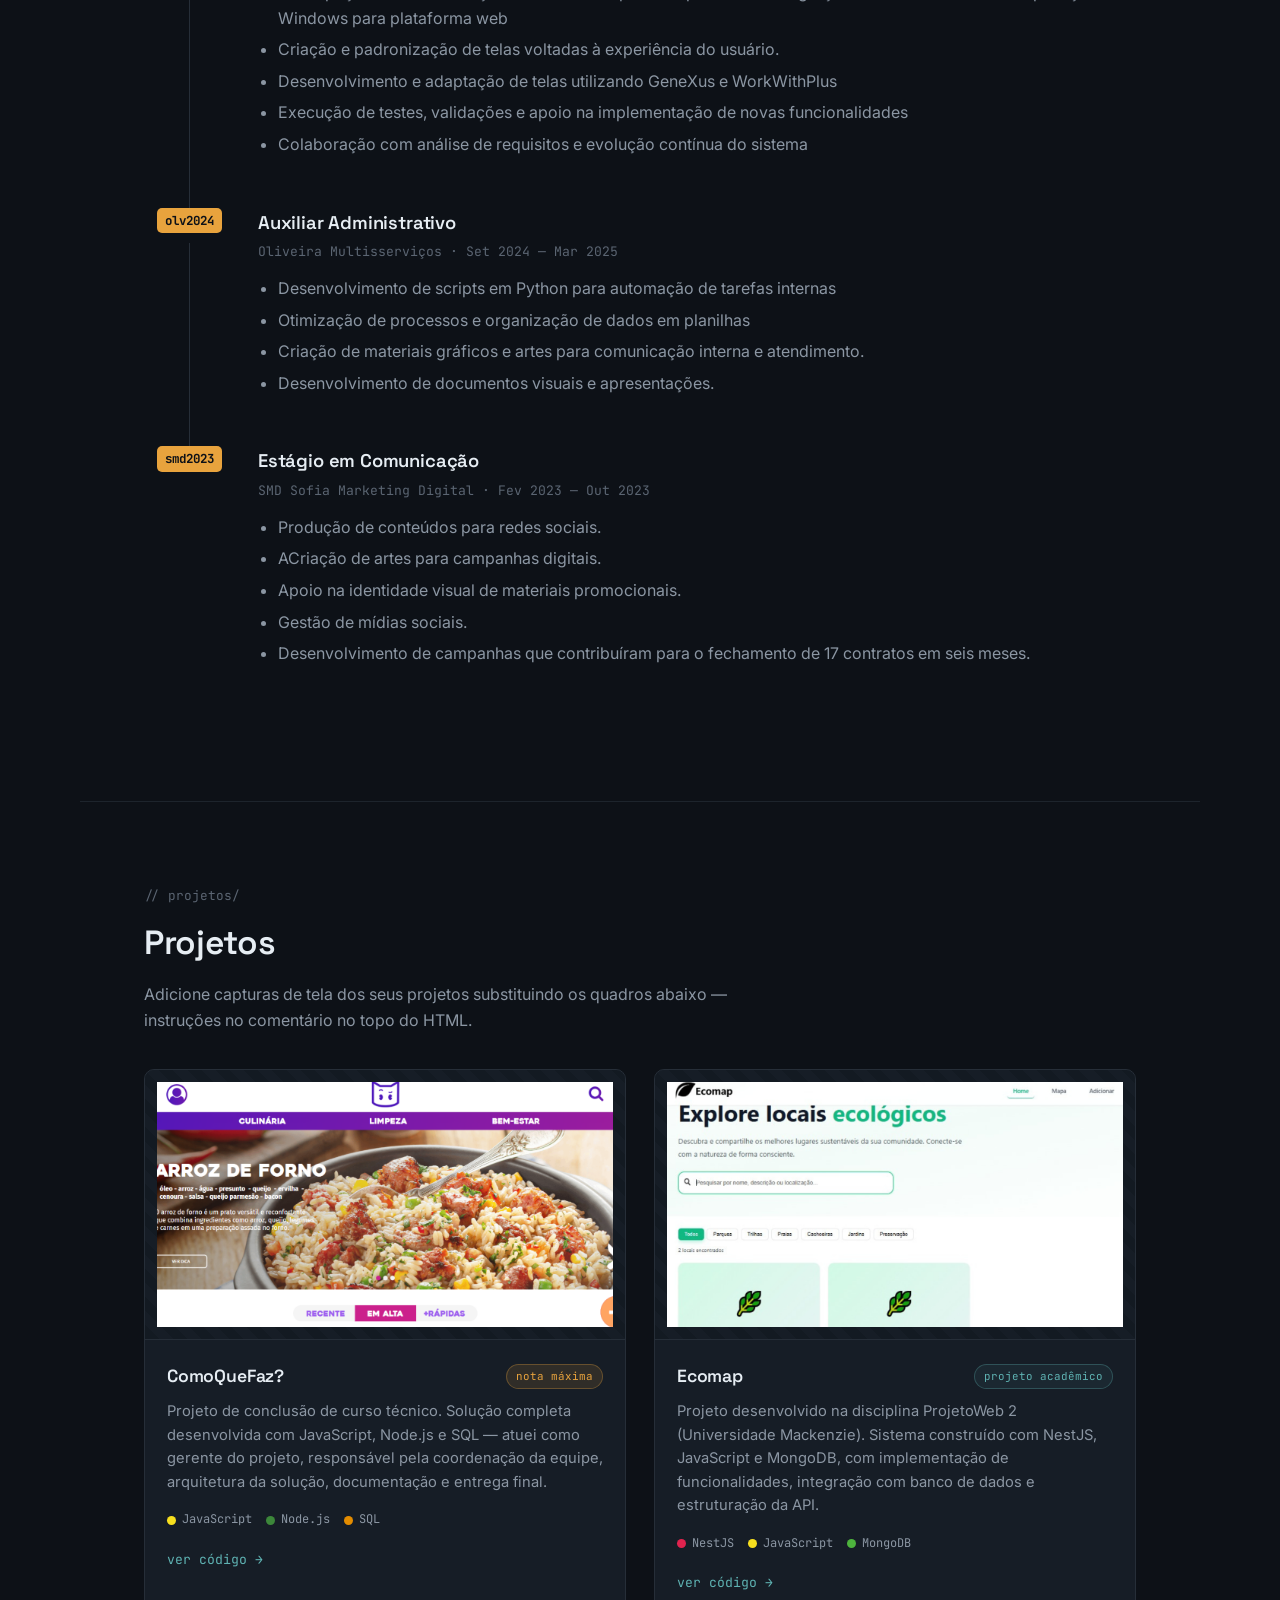
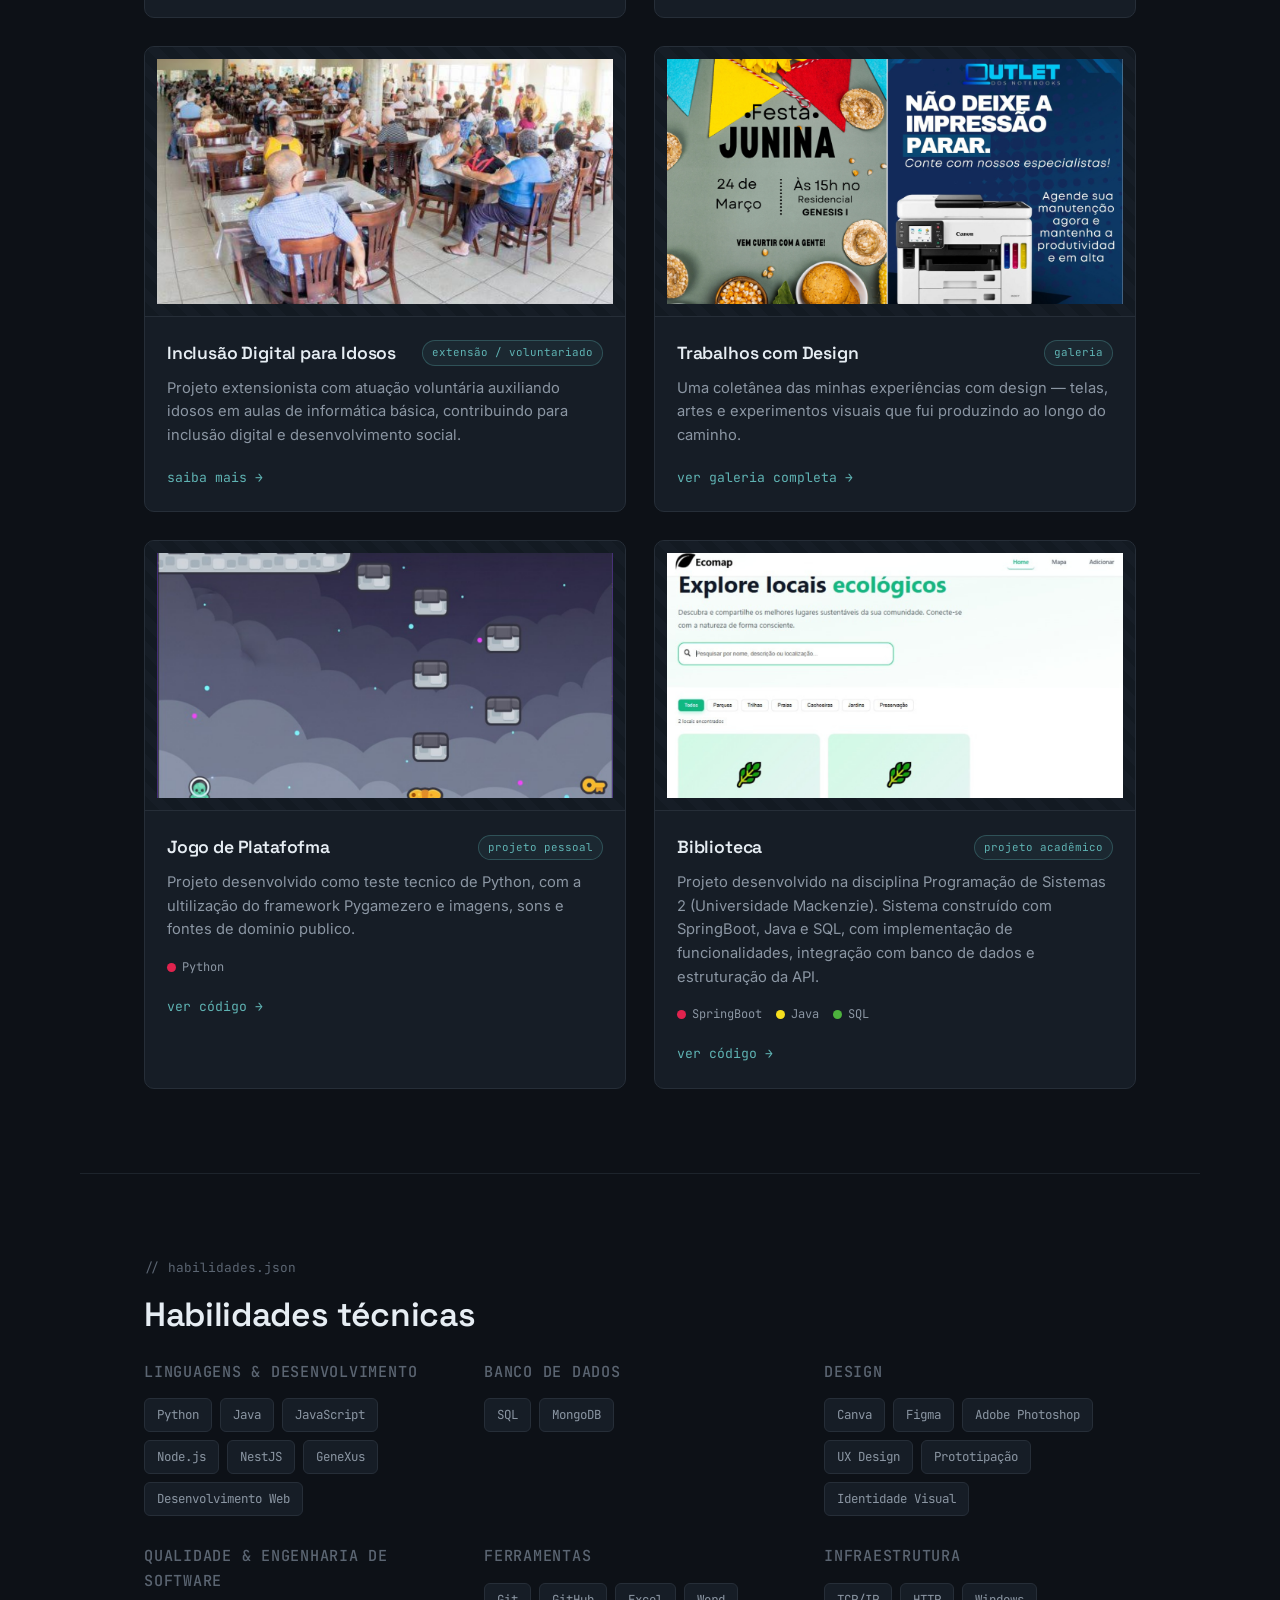
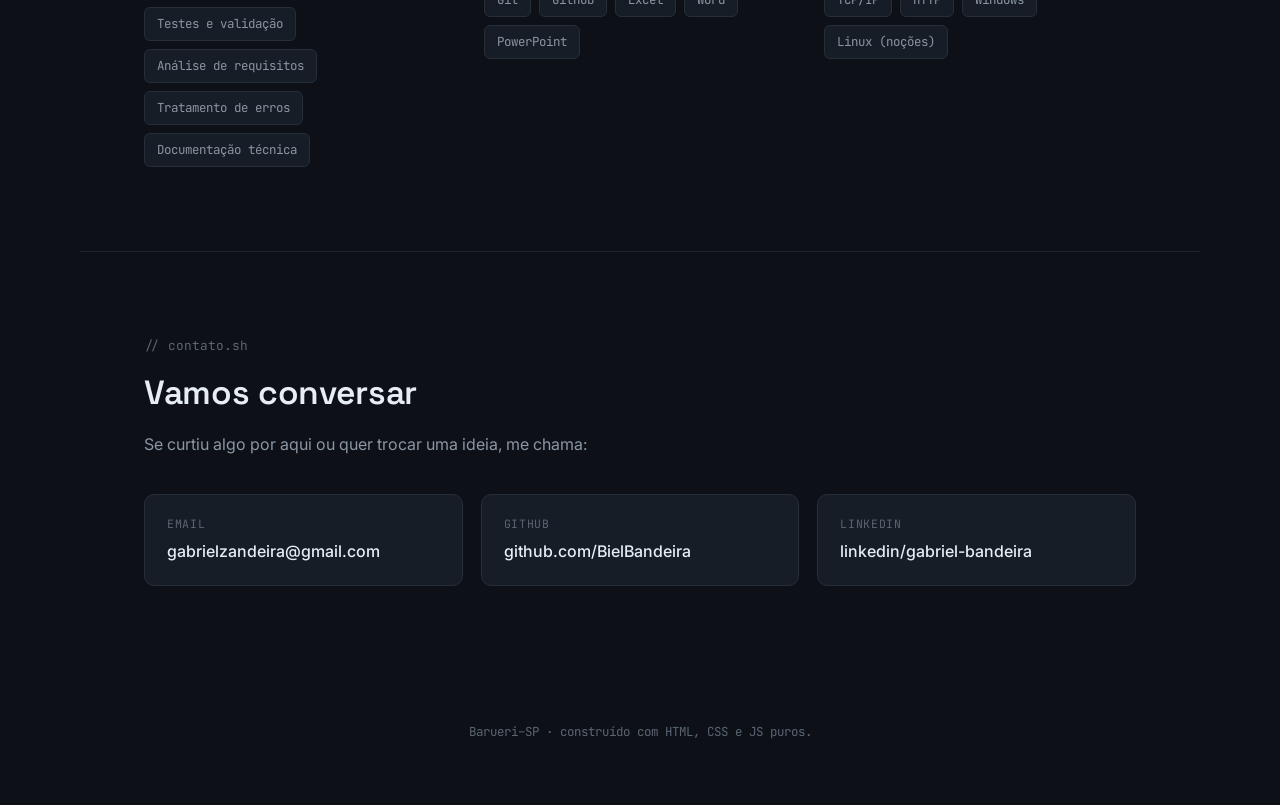
==== commit ea9c8099: "alt9" ====
--- a/index.html
+++ b/index.html
@@ -312,17 +312,17 @@
             <span class="grade-badge grade-badge-alt">projeto acadêmico</span>
           </div>
           <p class="project-desc">
-            Projeto desenvolvido na disciplina ProjetoWeb 2 (Universidade Mackenzie).
-            Sistema construído com NestJS, JavaScript e MongoDB, com implementação
+            Projeto desenvolvido na disciplina Programação de Sistemas 2 (Universidade Mackenzie).
+            Sistema construído com SpringBoot, Java e SQL, com implementação
             de funcionalidades, integração com banco de dados e estruturação da API.
           </p>
           <div class="project-langs">
-            <span class="lang"><i class="lang-dot" style="--c:#e0234e"></i>NestJS</span>
-            <span class="lang"><i class="lang-dot" style="--c:#f7df1e"></i>JavaScript</span>
-            <span class="lang"><i class="lang-dot" style="--c:#4db33d"></i>MongoDB</span>
-          </div>
-          <div class="project-links">
-            <a href="https://github.com/BielBandeira/ecomap" target="_blank" rel="noopener">ver código →</a>
+            <span class="lang"><i class="lang-dot" style="--c:#e0234e"></i>SpringBoot</span>
+            <span class="lang"><i class="lang-dot" style="--c:#f7df1e"></i>Java</span>
+            <span class="lang"><i class="lang-dot" style="--c:#4db33d"></i>SQL</span>
+          </div>
+          <div class="project-links">
+            <a href="https://github.com/BielBandeira/PROJETO-PRATICO-Sistema-de-Gest-o-de-Biblioteca" target="_blank" rel="noopener">ver código →</a>
           </div>
         </div>
       </article>
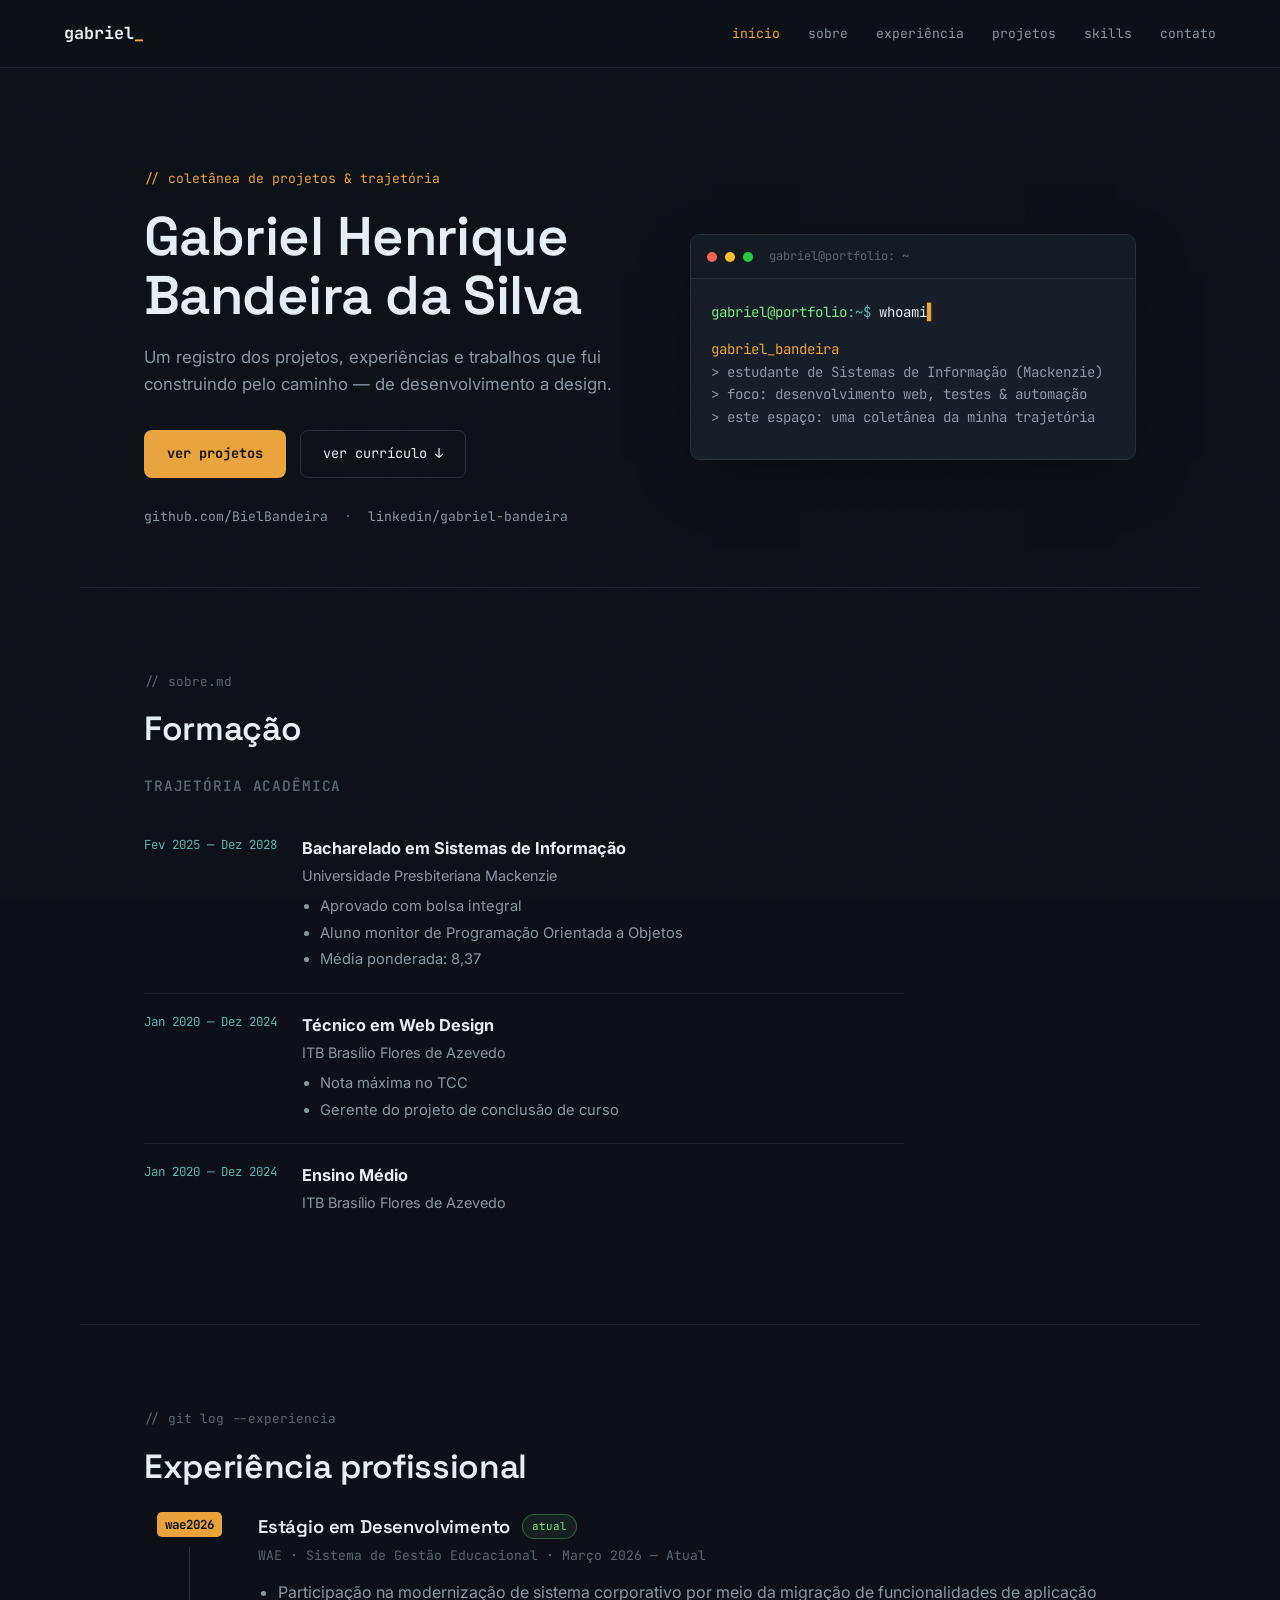
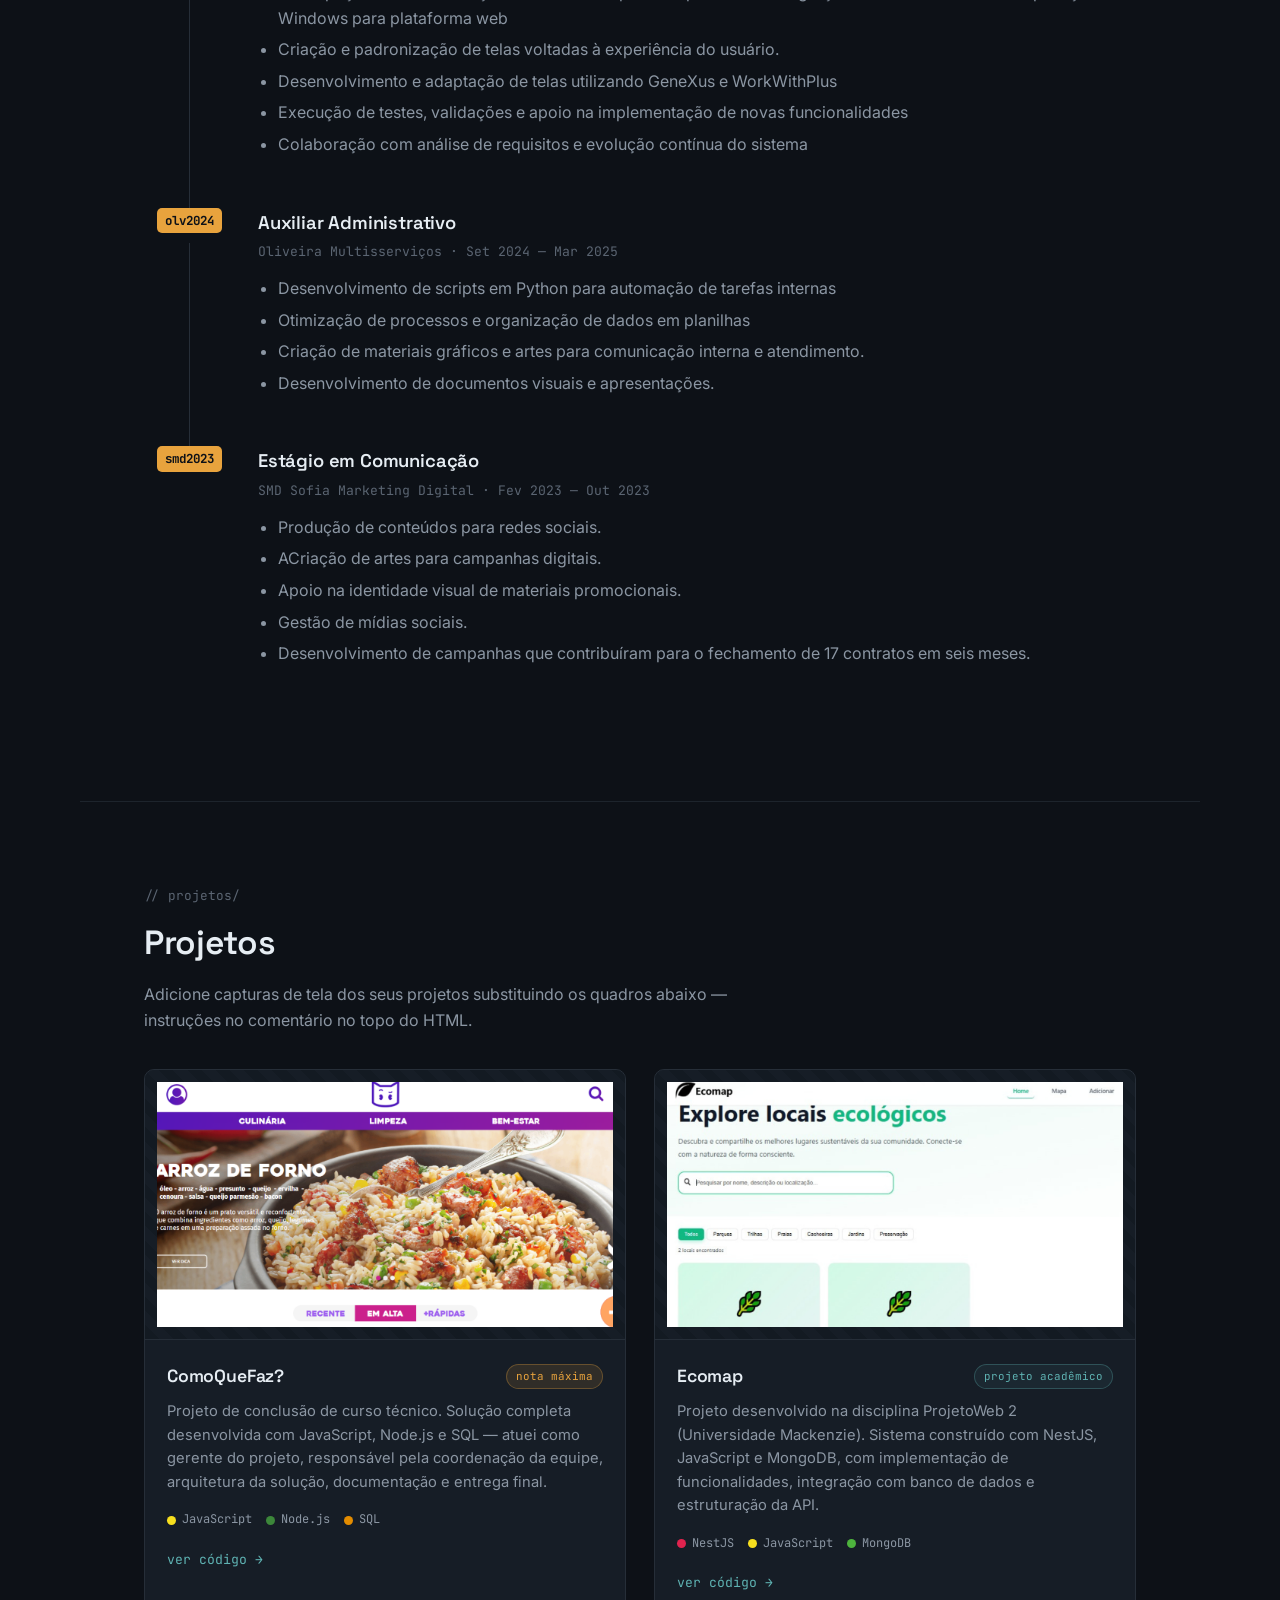
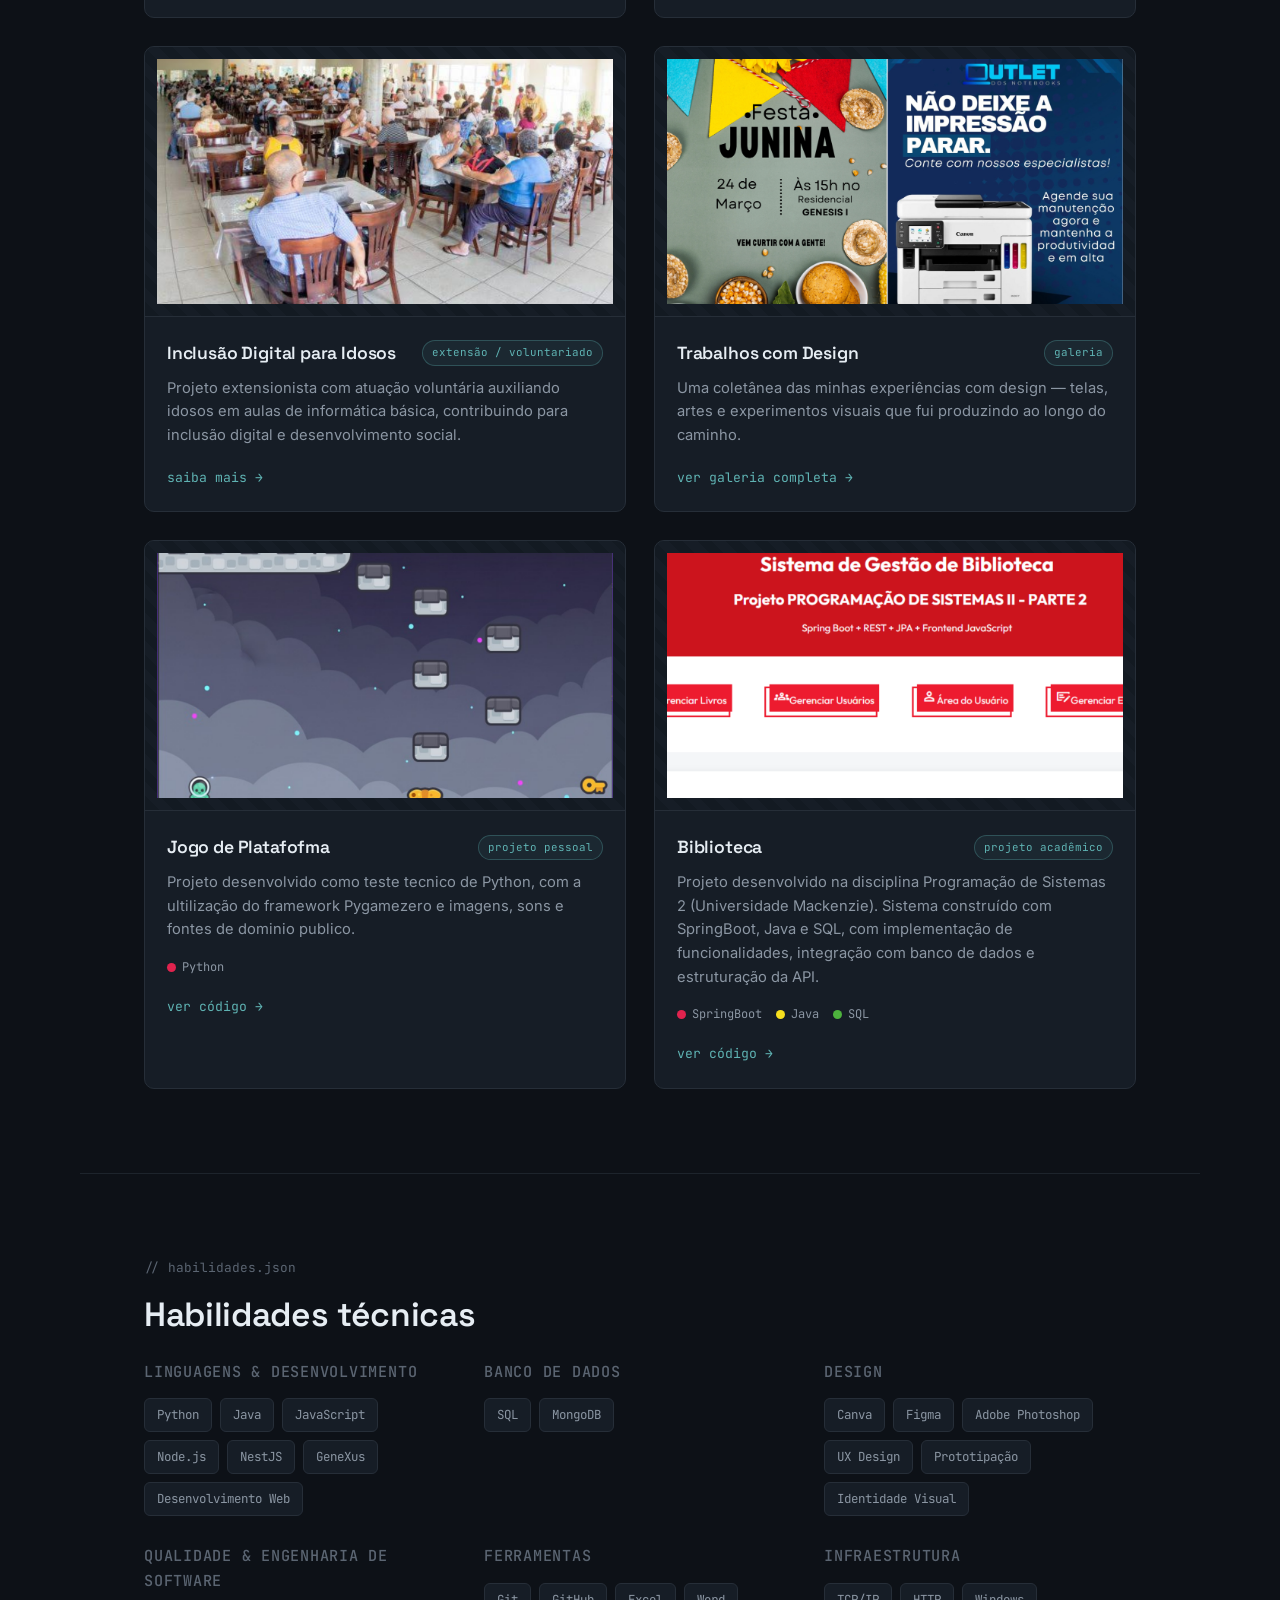
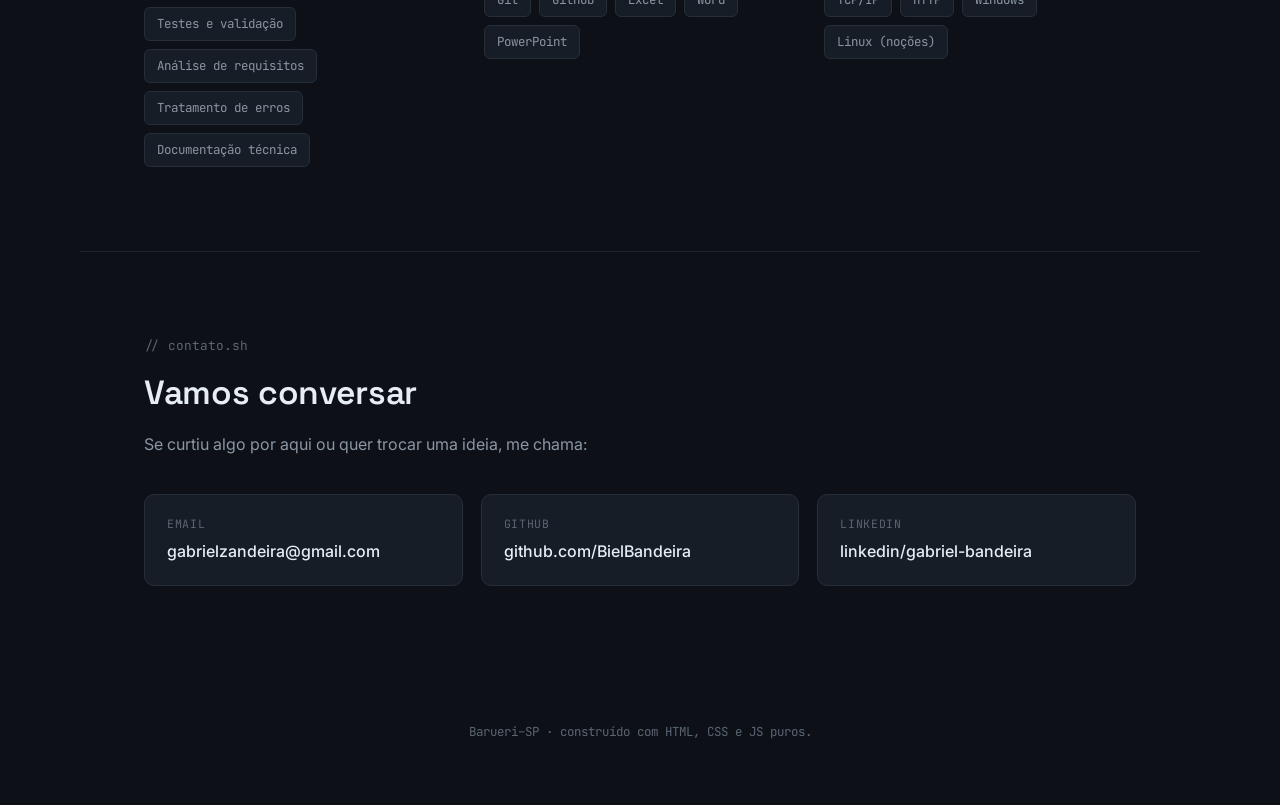
==== commit cb2b9b9f: "alt10" ====
--- a/index.html
+++ b/index.html
@@ -304,7 +304,7 @@
       <!-- PROJETO 2 -->
       <article class="project-card">
         <div class="project-thumb" aria-hidden="true">
-          <img src="imgs/ecom.png" alt="descrição">
+          <img src="imgs/bib.png" alt="descrição">
         </div>
         <div class="project-info">
           <div class="project-head">
